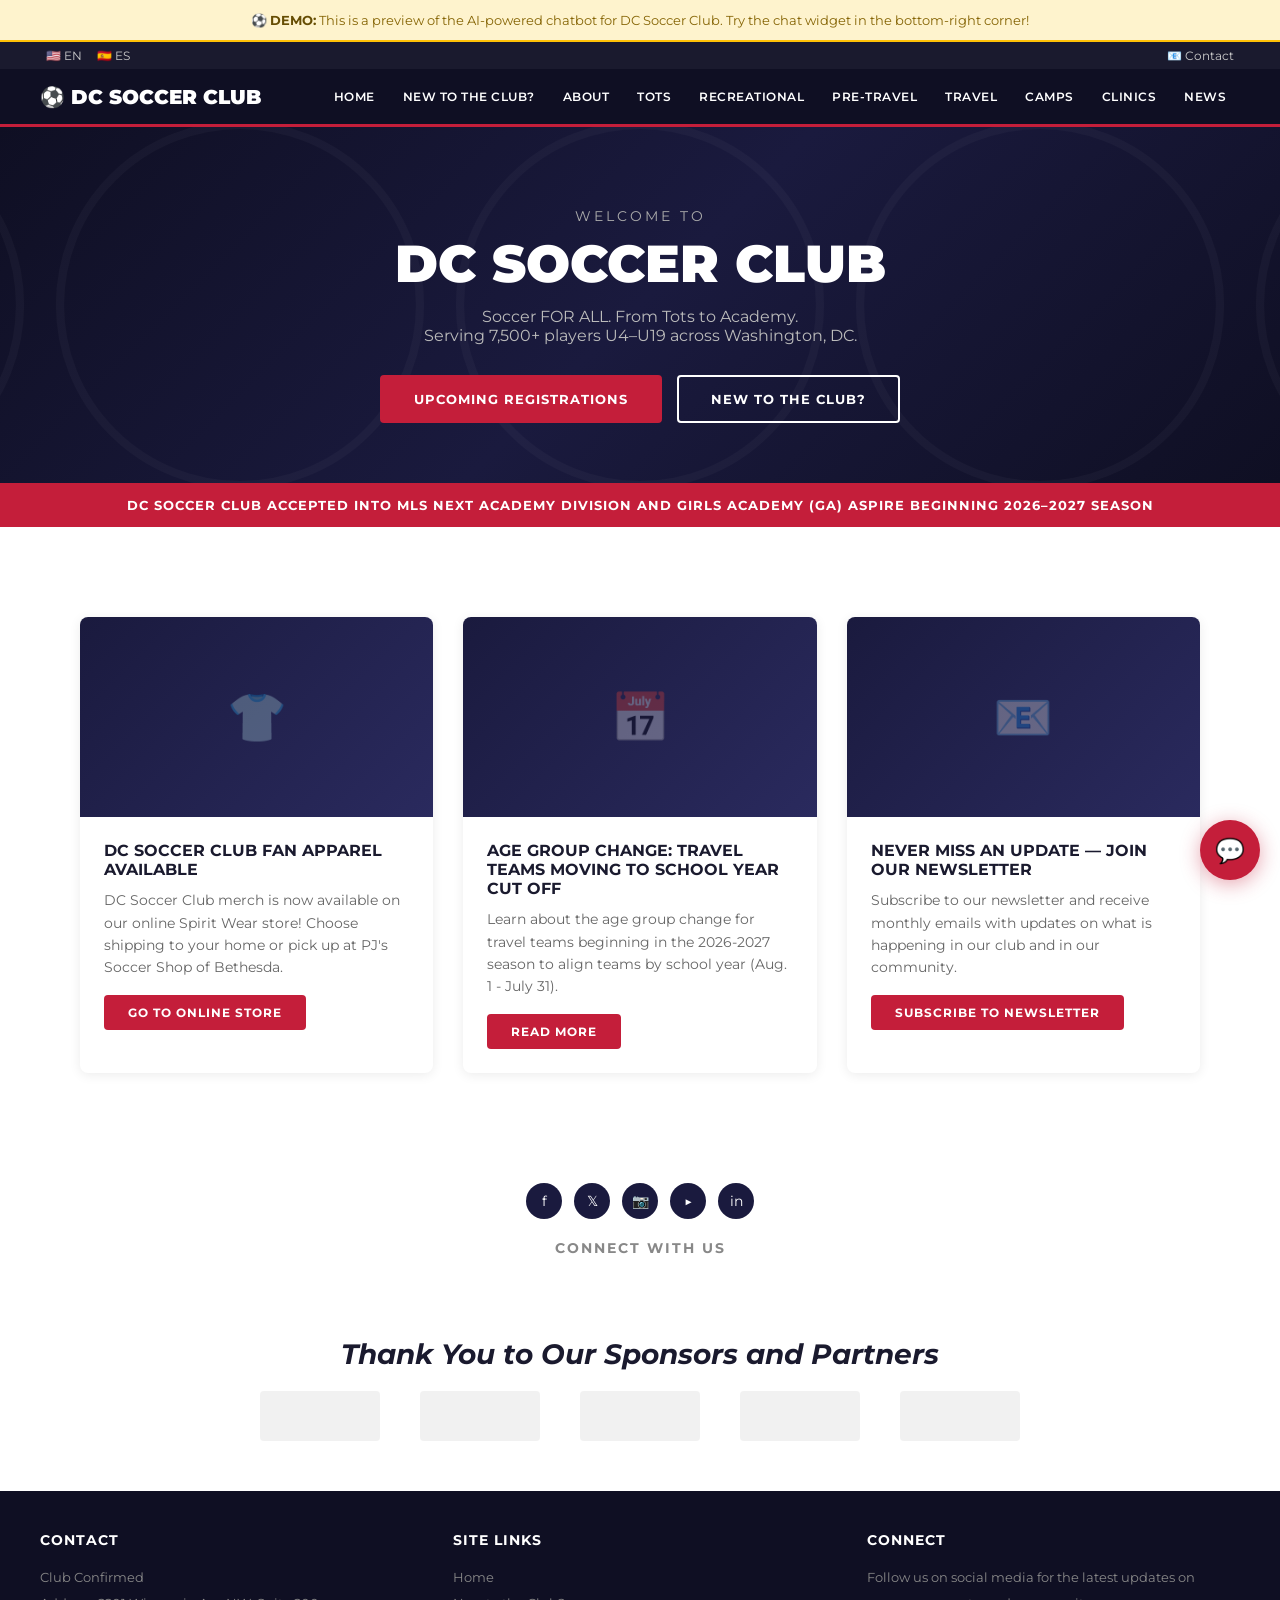
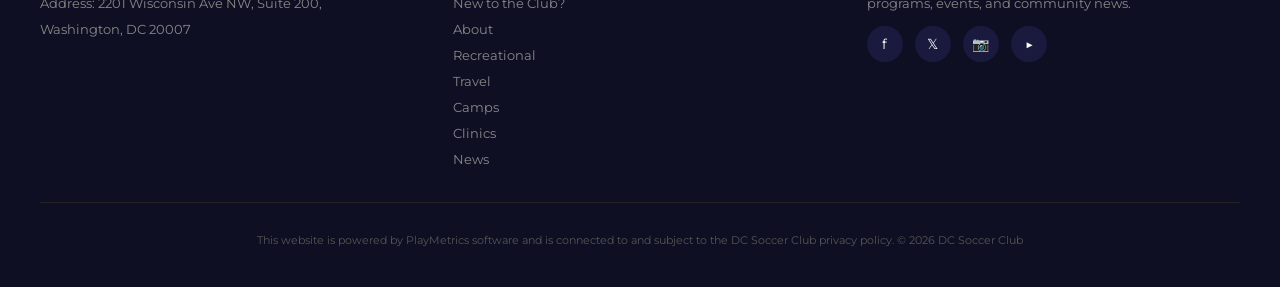
==== demo/index.html @ 9ebd4c9f "Add demo page mimicking DC Soccer Club site with embedded chatbot widget - Static HTML page matching" ====
<!DOCTYPE html>
<html lang="en">
<head>
  <meta charset="UTF-8">
  <meta name="viewport" content="width=device-width, initial-scale=1.0">
  <title>DC Soccer Club</title>
  <link rel="preconnect" href="https://fonts.googleapis.com">
  <link href="https://fonts.googleapis.com/css2?family=Montserrat:wght@400;600;700;900&display=swap" rel="stylesheet">
  <style>
    * { margin: 0; padding: 0; box-sizing: border-box; }
    body { font-family: 'Montserrat', sans-serif; color: #333; background: #fff; }
    
    /* Top bar */
    .top-bar { background: #1a1a2e; color: #fff; font-size: 12px; padding: 6px 40px; display: flex; justify-content: space-between; align-items: center; }
    .top-bar a { color: #ccc; text-decoration: none; margin: 0 6px; font-size: 12px; }
    
    /* Nav */
    nav { background: #0f0f23; padding: 0 40px; display: flex; align-items: center; justify-content: space-between; border-bottom: 3px solid #c41e3a; }
    .nav-logo { padding: 10px 0; }
    .nav-logo img { height: 50px; }
    .nav-links { display: flex; gap: 0; }
    .nav-links a { color: #fff; text-decoration: none; font-size: 12px; font-weight: 600; text-transform: uppercase; padding: 20px 14px; transition: background 0.2s; letter-spacing: 0.5px; }
    .nav-links a:hover { background: #c41e3a; }
    
    /* Hero */
    .hero {
      background: linear-gradient(135deg, #0f0f23 0%, #1a1a3e 50%, #0f0f23 100%);
      color: #fff;
      text-align: center;
      padding: 80px 40px 60px;
      position: relative;
      overflow: hidden;
    }
    .hero::before {
      content: '';
      position: absolute;
      top: 0; left: 0; right: 0; bottom: 0;
      background: url('data:image/svg+xml,<svg xmlns="http://www.w3.org/2000/svg" viewBox="0 0 100 100"><circle cx="50" cy="50" r="45" fill="none" stroke="rgba(255,255,255,0.03)" stroke-width="2"/></svg>') center/400px repeat;
    }
    .hero-content { position: relative; z-index: 1; }
    .hero-subtitle { font-size: 14px; letter-spacing: 3px; text-transform: uppercase; color: #aaa; margin-bottom: 10px; }
    .hero h1 { font-size: 52px; font-weight: 900; margin-bottom: 15px; line-height: 1.1; }
    .hero p { font-size: 16px; color: #bbb; margin-bottom: 30px; max-width: 600px; margin-left: auto; margin-right: auto; }
    .hero-buttons { display: flex; gap: 15px; justify-content: center; flex-wrap: wrap; }
    .btn { display: inline-block; padding: 14px 32px; font-size: 13px; font-weight: 700; text-transform: uppercase; letter-spacing: 1px; border-radius: 4px; text-decoration: none; cursor: pointer; transition: all 0.3s; }
    .btn-primary { background: #c41e3a; color: #fff; border: 2px solid #c41e3a; }
    .btn-primary:hover { background: #a01830; border-color: #a01830; }
    .btn-outline { background: transparent; color: #fff; border: 2px solid #fff; }
    .btn-outline:hover { background: #fff; color: #0f0f23; }
    
    /* Announcement bar */
    .announcement { background: #c41e3a; color: #fff; text-align: center; padding: 14px 40px; font-size: 13px; font-weight: 700; text-transform: uppercase; letter-spacing: 1px; }
    
    /* Content sections */
    .section { padding: 60px 40px; max-width: 1200px; margin: 0 auto; }
    .section-dark { background: #f5f5f7; }
    
    .cards { display: grid; grid-template-columns: repeat(auto-fit, minmax(340px, 1fr)); gap: 30px; margin-top: 30px; }
    .card { background: #fff; border-radius: 8px; overflow: hidden; box-shadow: 0 2px 12px rgba(0,0,0,0.08); transition: transform 0.2s; }
    .card:hover { transform: translateY(-3px); }
    .card-img { width: 100%; height: 200px; object-fit: cover; background: linear-gradient(135deg, #1a1a3e, #2a2a5e); display: flex; align-items: center; justify-content: center; }
    .card-img-placeholder { color: #fff; font-size: 48px; opacity: 0.3; }
    .card-body { padding: 24px; }
    .card-body h3 { font-size: 16px; font-weight: 700; margin-bottom: 10px; text-transform: uppercase; color: #1a1a2e; }
    .card-body p { font-size: 14px; color: #666; line-height: 1.6; margin-bottom: 16px; }
    .card-btn { display: inline-block; background: #c41e3a; color: #fff; padding: 10px 24px; font-size: 12px; font-weight: 700; text-transform: uppercase; letter-spacing: 1px; border-radius: 4px; text-decoration: none; }
    
    /* Sponsors */
    .sponsors { text-align: center; padding: 50px 40px; background: #fff; }
    .sponsors h2 { font-size: 28px; font-style: italic; color: #1a1a2e; margin-bottom: 20px; }
    .sponsor-logos { display: flex; gap: 40px; justify-content: center; align-items: center; flex-wrap: wrap; opacity: 0.4; margin-top: 20px; }
    .sponsor-placeholder { width: 120px; height: 50px; background: #ddd; border-radius: 4px; }
    
    /* Footer */
    footer { background: #0f0f23; color: #aaa; padding: 40px; }
    .footer-grid { display: grid; grid-template-columns: repeat(3, 1fr); gap: 40px; max-width: 1200px; margin: 0 auto; }
    .footer-col h4 { color: #fff; font-size: 14px; text-transform: uppercase; margin-bottom: 15px; letter-spacing: 1px; }
    .footer-col p, .footer-col a { font-size: 13px; color: #888; text-decoration: none; line-height: 2; display: block; }
    .footer-col a:hover { color: #fff; }
    .footer-bottom { text-align: center; padding-top: 30px; margin-top: 30px; border-top: 1px solid #222; font-size: 11px; color: #555; max-width: 1200px; margin-left: auto; margin-right: auto; }
    
    /* Social */
    .social { display: flex; gap: 12px; justify-content: center; margin: 20px 0; }
    .social a { display: inline-flex; width: 36px; height: 36px; background: #1a1a3e; color: #fff; border-radius: 50%; align-items: center; justify-content: center; text-decoration: none; font-size: 14px; transition: background 0.2s; }
    .social a:hover { background: #c41e3a; }
    
    /* Demo banner */
    .demo-banner { background: #fef3cd; border-bottom: 2px solid #ffc107; padding: 12px 40px; text-align: center; font-size: 13px; color: #856404; }
    .demo-banner strong { color: #664d03; }
    
    @media (max-width: 768px) {
      .hero h1 { font-size: 32px; }
      .nav-links { display: none; }
      .footer-grid { grid-template-columns: 1fr; }
      .cards { grid-template-columns: 1fr; }
    }
  </style>
</head>
<body>

  <!-- Demo banner -->
  <div class="demo-banner">
    ⚽ <strong>DEMO:</strong> This is a preview of the AI-powered chatbot for DC Soccer Club. Try the chat widget in the bottom-right corner!
  </div>

  <!-- Top bar -->
  <div class="top-bar">
    <div>
      <a href="#">🇺🇸 EN</a>
      <a href="#">🇪🇸 ES</a>
    </div>
    <div>
      <a href="#">📧 Contact</a>
    </div>
  </div>
  
  <!-- Navigation -->
  <nav>
    <div class="nav-logo">
      <span style="color:#fff;font-weight:900;font-size:20px;">⚽ DC SOCCER CLUB</span>
    </div>
    <div class="nav-links">
      <a href="#">Home</a>
      <a href="#">New to the Club?</a>
      <a href="#">About</a>
      <a href="#">Tots</a>
      <a href="#">Recreational</a>
      <a href="#">Pre-Travel</a>
      <a href="#">Travel</a>
      <a href="#">Camps</a>
      <a href="#">Clinics</a>
      <a href="#">News</a>
    </div>
  </nav>
  
  <!-- Hero -->
  <div class="hero">
    <div class="hero-content">
      <div class="hero-subtitle">Welcome to</div>
      <h1>DC SOCCER CLUB</h1>
      <p>Soccer FOR ALL. From Tots to Academy.<br>Serving 7,500+ players U4–U19 across Washington, DC.</p>
      <div class="hero-buttons">
        <a href="#" class="btn btn-primary">Upcoming Registrations</a>
        <a href="#" class="btn btn-outline">New to the Club?</a>
      </div>
    </div>
  </div>
  
  <!-- Announcement -->
  <div class="announcement">
    DC Soccer Club Accepted into MLS NEXT Academy Division and Girls Academy (GA) ASPIRE Beginning 2026–2027 Season
  </div>
  
  <!-- Content Cards -->
  <div class="section">
    <div class="cards">
      <div class="card">
        <div class="card-img"><span class="card-img-placeholder">👕</span></div>
        <div class="card-body">
          <h3>DC Soccer Club Fan Apparel Available</h3>
          <p>DC Soccer Club merch is now available on our online Spirit Wear store! Choose shipping to your home or pick up at PJ's Soccer Shop of Bethesda.</p>
          <a href="#" class="card-btn">Go to Online Store</a>
        </div>
      </div>
      <div class="card">
        <div class="card-img"><span class="card-img-placeholder">📅</span></div>
        <div class="card-body">
          <h3>Age Group Change: Travel Teams Moving to School Year Cut Off</h3>
          <p>Learn about the age group change for travel teams beginning in the 2026-2027 season to align teams by school year (Aug. 1 - July 31).</p>
          <a href="#" class="card-btn">Read More</a>
        </div>
      </div>
      <div class="card">
        <div class="card-img"><span class="card-img-placeholder">📧</span></div>
        <div class="card-body">
          <h3>Never Miss an Update — Join Our Newsletter</h3>
          <p>Subscribe to our newsletter and receive monthly emails with updates on what is happening in our club and in our community.</p>
          <a href="#" class="card-btn">Subscribe to Newsletter</a>
        </div>
      </div>
    </div>
  </div>
  
  <!-- Social + Sponsors -->
  <div style="text-align:center; padding: 30px 40px;">
    <div class="social">
      <a href="#">f</a>
      <a href="#">𝕏</a>
      <a href="#">📷</a>
      <a href="#">▶</a>
      <a href="#">in</a>
    </div>
    <h3 style="font-size:14px;text-transform:uppercase;letter-spacing:2px;color:#888;margin-top:10px;">Connect with Us</h3>
  </div>
  
  <div class="sponsors">
    <h2><em>Thank You to Our Sponsors and Partners</em></h2>
    <div class="sponsor-logos">
      <div class="sponsor-placeholder"></div>
      <div class="sponsor-placeholder"></div>
      <div class="sponsor-placeholder"></div>
      <div class="sponsor-placeholder"></div>
      <div class="sponsor-placeholder"></div>
    </div>
  </div>
  
  <!-- Footer -->
  <footer>
    <div class="footer-grid">
      <div class="footer-col">
        <h4>Contact</h4>
        <p>Club Confirmed</p>
        <p>Address: 2201 Wisconsin Ave NW, Suite 200,<br>Washington, DC 20007</p>
      </div>
      <div class="footer-col">
        <h4>Site Links</h4>
        <a href="#">Home</a>
        <a href="#">New to the Club?</a>
        <a href="#">About</a>
        <a href="#">Recreational</a>
        <a href="#">Travel</a>
        <a href="#">Camps</a>
        <a href="#">Clinics</a>
        <a href="#">News</a>
      </div>
      <div class="footer-col">
        <h4>Connect</h4>
        <p>Follow us on social media for the latest updates on programs, events, and community news.</p>
        <div class="social" style="justify-content:flex-start;margin-top:10px;">
          <a href="#">f</a>
          <a href="#">𝕏</a>
          <a href="#">📷</a>
          <a href="#">▶</a>
        </div>
      </div>
    </div>
    <div class="footer-bottom">
      This website is powered by PlayMetrics software and is connected to and subject to the DC Soccer Club privacy policy. © 2026 DC Soccer Club
    </div>
  </footer>

  <!-- CHATBOT WIDGET -->
  <!-- This is what the client would add to their Squarespace Code Injection -->
  <script>
    // Inline demo widget since the backend may not be deployed yet
    (function() {
      const WIDGET_STYLES = `
        .dcsc-chat-widget { position:fixed; bottom:20px; right:20px; z-index:99999; font-family:'Montserrat',sans-serif; }
        .dcsc-chat-bubble { width:60px; height:60px; border-radius:50%; background:#c41e3a; color:#fff; display:flex; align-items:center; justify-content:center; cursor:pointer; box-shadow:0 4px 20px rgba(196,30,58,0.4); transition:transform 0.2s; font-size:24px; }
        .dcsc-chat-bubble:hover { transform:scale(1.1); }
        .dcsc-chat-window { display:none; width:380px; height:520px; background:#fff; border-radius:16px; box-shadow:0 8px 40px rgba(0,0,0,0.2); overflow:hidden; flex-direction:column; position:absolute; bottom:75px; right:0; }
        .dcsc-chat-window.open { display:flex; }
        .dcsc-chat-header { background:linear-gradient(135deg,#0f0f23,#1a1a3e); color:#fff; padding:18px 20px; display:flex; align-items:center; gap:12px; }
        .dcsc-chat-header-avatar { width:36px; height:36px; background:#c41e3a; border-radius:50%; display:flex; align-items:center; justify-content:center; font-size:16px; }
        .dcsc-chat-header-info h4 { font-size:14px; font-weight:700; margin:0; }
        .dcsc-chat-header-info p { font-size:11px; color:#aaa; margin:2px 0 0; }
        .dcsc-chat-close { margin-left:auto; background:none; border:none; color:#fff; font-size:20px; cursor:pointer; opacity:0.7; }
        .dcsc-chat-close:hover { opacity:1; }
        .dcsc-chat-messages { flex:1; overflow-y:auto; padding:16px; display:flex; flex-direction:column; gap:12px; background:#f8f9fa; }
        .dcsc-msg { max-width:85%; padding:10px 14px; border-radius:12px; font-size:13px; line-height:1.5; animation: fadeIn 0.3s ease; }
        @keyframes fadeIn { from{opacity:0;transform:translateY(8px)} to{opacity:1;transform:none} }
        .dcsc-msg-bot { background:#fff; color:#333; align-self:flex-start; border:1px solid #e8e8e8; border-bottom-left-radius:4px; }
        .dcsc-msg-user { background:#c41e3a; color:#fff; align-self:flex-end; border-bottom-right-radius:4px; }
        .dcsc-msg-typing { background:#fff; border:1px solid #e8e8e8; align-self:flex-start; border-bottom-left-radius:4px; padding:12px 20px; }
        .dcsc-msg-typing span { display:inline-block; width:7px; height:7px; background:#999; border-radius:50%; margin:0 2px; animation:bounce 1.2s infinite; }
        .dcsc-msg-typing span:nth-child(2) { animation-delay:0.2s; }
        .dcsc-msg-typing span:nth-child(3) { animation-delay:0.4s; }
        @keyframes bounce { 0%,80%,100%{transform:translateY(0)} 40%{transform:translateY(-6px)} }
        .dcsc-chat-input { display:flex; border-top:1px solid #e8e8e8; background:#fff; padding:4px; }
        .dcsc-chat-input input { flex:1; border:none; padding:12px 16px; font-size:13px; font-family:inherit; outline:none; }
        .dcsc-chat-input button { background:#c41e3a; color:#fff; border:none; padding:12px 18px; cursor:pointer; font-weight:700; font-size:13px; border-radius:8px; margin:4px; }
        .dcsc-chat-input button:hover { background:#a01830; }
        .dcsc-powered { text-align:center; padding:6px; font-size:10px; color:#999; background:#fff; }
      `;

      const style = document.createElement('style');
      style.textContent = WIDGET_STYLES;
      document.head.appendChild(style);

      const widget = document.createElement('div');
      widget.className = 'dcsc-chat-widget';
      widget.innerHTML = `
        <div class="dcsc-chat-window" id="chatWindow">
          <div class="dcsc-chat-header">
            <div class="dcsc-chat-header-avatar">⚽</div>
            <div class="dcsc-chat-header-info">
              <h4>DC Soccer Club Assistant</h4>
              <p>Ask me anything about our programs!</p>
            </div>
            <button class="dcsc-chat-close" onclick="toggleChat()">✕</button>
          </div>
          <div class="dcsc-chat-messages" id="chatMessages">
            <div class="dcsc-msg dcsc-msg-bot">
              Hi! 👋 I'm the DC Soccer Club assistant. I can help you with information about our programs, registration, tryouts, schedules, financial aid, and more. What would you like to know?            </div>
          </div>
          <div class="dcsc-chat-input">
            <input type="text" id="chatInput" placeholder="Ask about programs, registration, tryouts..." onkeypress="if(event.key==='Enter')sendMessage()">
            <button onclick="sendMessage()">Send</button>
          </div>
          <div class="dcsc-powered">Powered by TBM Chatbot</div>
        </div>
        <div class="dcsc-chat-bubble" onclick="toggleChat()">💬</div>
      `;
      document.body.appendChild(widget);

      // Demo responses based on keywords
      const DEMO_RESPONSES = {
        'registration': 'DC Soccer Club offers registration for Spring and Fall seasons. The Spring 2026 Rec League costs $145 (regular), with early bird discounts of $20 off. Pre-K Plus is $225. Registration is done through PlayMetrics. Would you like to know about a specific program?',
        'tryout': 'Travel tryouts for the 2026-2027 season are coming up! Rising U11-U19 tryouts begin the week of April 27, and U8-U10 begin the week of May 18. All players must register to attend. Financial aid applications open April 20. Would you like details for a specific age group?',
        'financial': 'DC Soccer Club awards $250,000-$350,000 in financial aid annually. Aid applies to most programs and must be requested through PlayMetrics before registering. You\'ll need either a Free/Reduced Lunch letter or your most recent 1040 tax form. Decisions come within 5 business days. Need help applying?',
        'camp': 'We offer several camp types! Summer Camps (K-8th, $350 full day/$200 half day, June-August), Elite Camps (Travel players U9-U19, $200, July), and Holiday Camps ($95/day during school breaks). All camps are led by professional coaching staff. Which camp interests you?',
        'tot': 'Our Tots Program is for ages 3-5! It\'s play-based learning with 45-minute sessions, groups of 8-10 players per coach. Spring 2026 runs at multiple locations (Hardy MS, John Lewis ES, Joe Cole Rec, and more) on Saturdays and Sundays. Cost is $185 + processing fees. Financial aid is available!',
        'rec': 'The Rec League is our largest program with 3,500+ players from Pre-K to High School! It includes 1 practice/week plus 8 Saturday games. Cost is $145 (regular registration). Coed and girls-only divisions available. Players are grouped by school/neighborhood. Spring 2026 games start April 18!',
        'travel': 'Our Travel Program has three levels: Select ($1,700-$1,750), Travel ($2,100-$3,195), and Academy ($3,395-$3,500). It\'s a 10-month commitment with tryouts in spring. Beginning 2026-2027, Boys Academy competes in MLS NEXT and Girls Academy in GA ASPIRE. Would you like info about a specific level?',
        'mls': 'Exciting news! DC Soccer Club has been accepted into MLS NEXT Academy Division for 2026-2027! Our top Boys Academy teams U13-U19 will compete against clubs like Loudoun Soccer, McLean Youth Soccer, and FC Richmond. Players CAN participate in high school soccer. Club fees are estimated at $3,300-$3,500.',
        'contact': 'Here are key contacts:\n• Executive Director: Greg Andrulis (gregandrulis@dcsoccerclub.org)\n• Director of Soccer: Matt Arrington\n• Rec Program Manager: Rebeca Mercado\n• Financial Aid: financialaid@dcsoccerclub.org\n• Programs Director: Gimale Essacu\n\nFor rec questions, contact your Age Group Commissioner (AGC).',
        'futsal': 'Winter Futsal League runs January-March on Saturdays outdoors on turf. It\'s a games-only format (no practices), 6 games for $150. Open to K-High School, rec and select level players. Teams are 4v4 (K-1st) or 5v5 (2nd-HS). Uniforms not required — just match team colors!',
        'weather': 'DC Soccer Club follows U.S. Soccer weather guidelines using the WeatherBug app. Activities are modified or canceled for extreme cold, heat, or lightning. If you see lightning or hear thunder, all play stops for 30 minutes. Cancellations are communicated via PlayMetrics 90 minutes before activities when possible.',
        'default': 'I can help with information about DC Soccer Club programs, registration, tryouts, camps, clinics, financial aid, schedules, policies, and more. Could you tell me more about what you\'re looking for?'
      };

      function toggleChat() {
        const win = document.getElementById('chatWindow');
        win.classList.toggle('open');
        if (win.classList.contains('open')) {
          document.getElementById('chatInput').focus();
        }
      }

      function sendMessage() {
        const input = document.getElementById('chatInput');
        const text = input.value.trim();
        if (!text) return;
        
        const messages = document.getElementById('chatMessages');
        
        // Add user message
        const userMsg = document.createElement('div');
        userMsg.className = 'dcsc-msg dcsc-msg-user';
        userMsg.textContent = text;
        messages.appendChild(userMsg);
        input.value = '';
        
        // Show typing indicator
        const typing = document.createElement('div');
        typing.className = 'dcsc-msg dcsc-msg-typing';
        typing.innerHTML = '<span></span><span></span><span></span>';
        messages.appendChild(typing);
        messages.scrollTop = messages.scrollHeight;
        
        // Find best matching response
        setTimeout(() => {
          typing.remove();
          const lower = text.toLowerCase();
          let response = DEMO_RESPONSES.default;
          for (const [key, val] of Object.entries(DEMO_RESPONSES)) {
            if (key !== 'default' && lower.includes(key)) {
              response = val;
              break;
            }
          }
          
          const botMsg = document.createElement('div');
          botMsg.className = 'dcsc-msg dcsc-msg-bot';
          botMsg.textContent = response;
          messages.appendChild(botMsg);
          messages.scrollTop = messages.scrollHeight;
        }, 800 + Math.random() * 700);
      }

      window.toggleChat = toggleChat;
      window.sendMessage = sendMessage;
    })();
  </script>

</body>
</html>
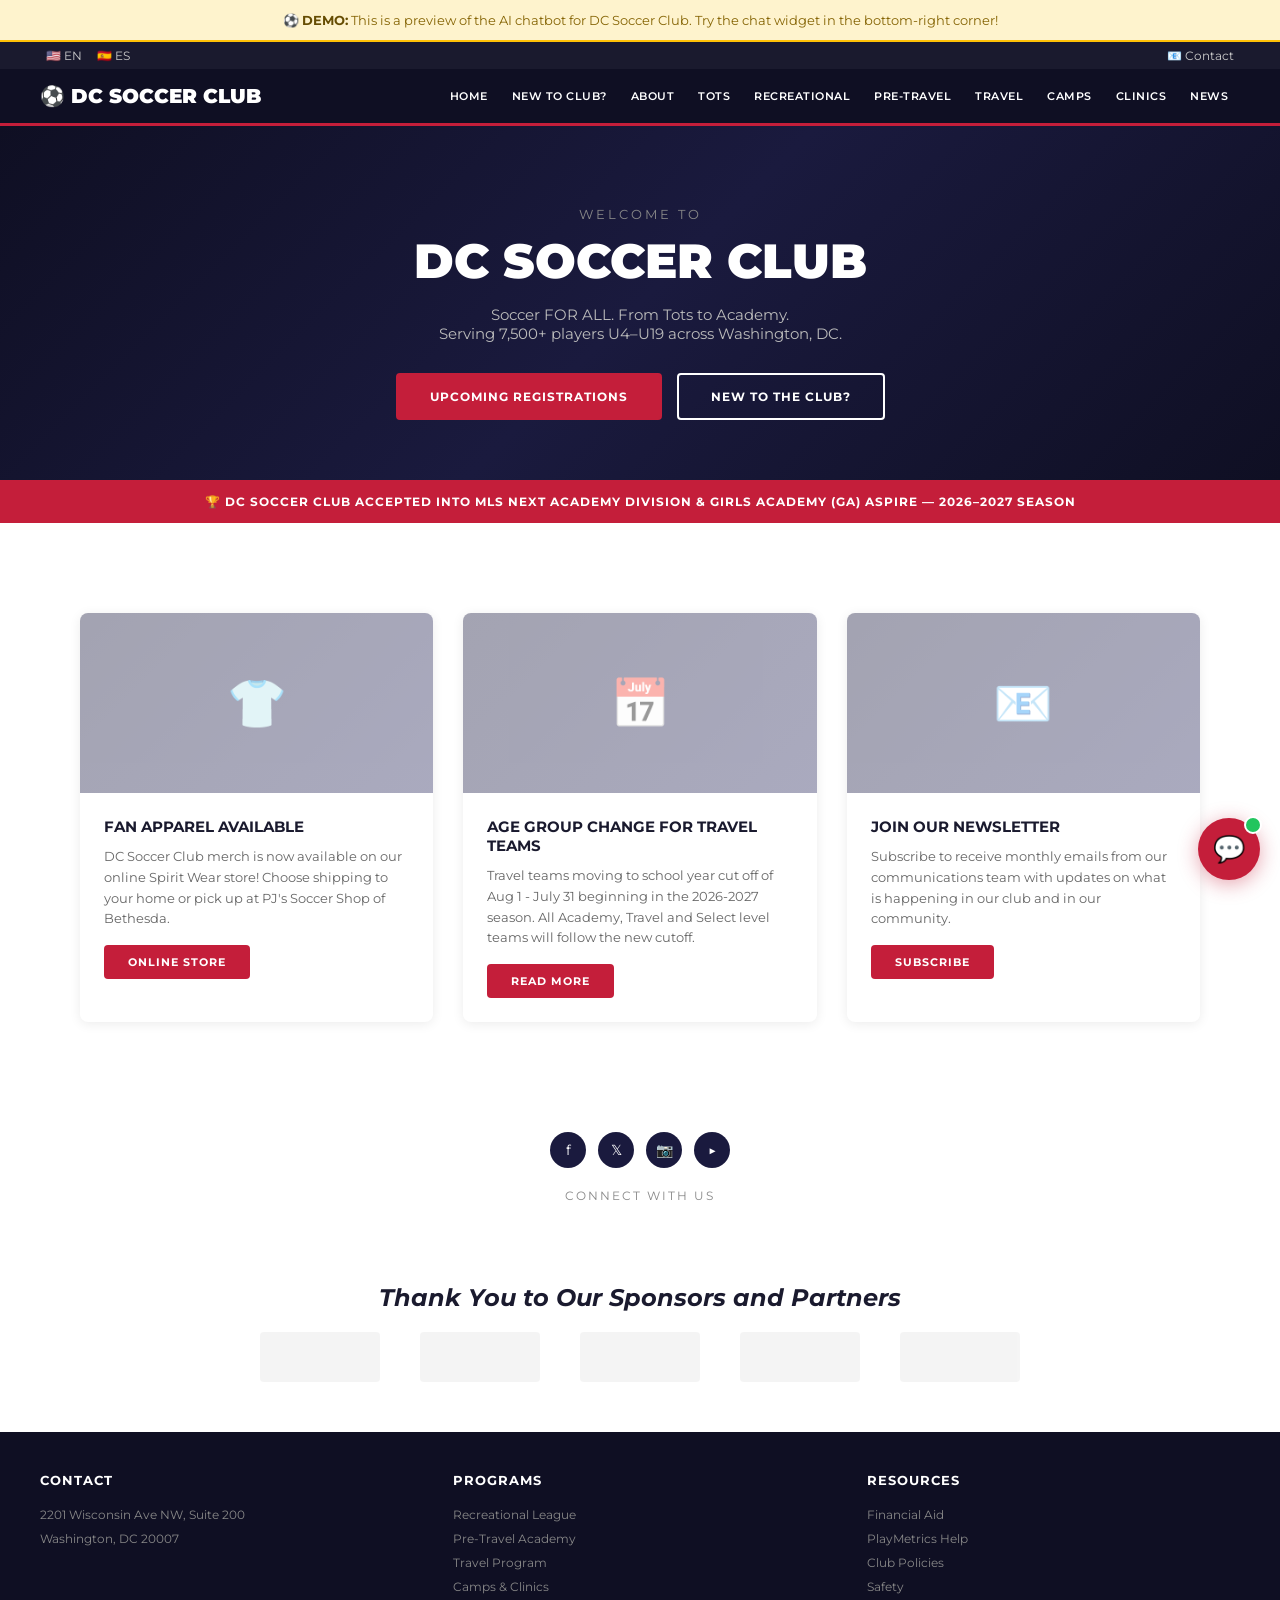
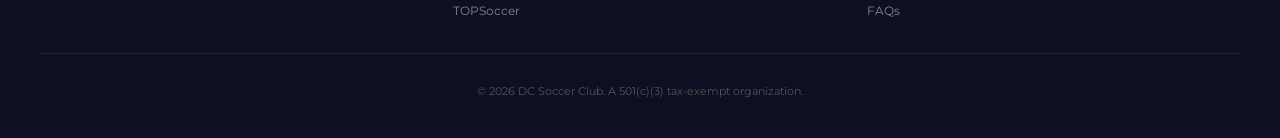
==== commit 66ec6807: "Add demo page: DC Soccer Club mockup with embedded chatbot widget - Full homepage mockup matching DC" ====
--- a/demo/index.html
+++ b/demo/index.html
@@ -4,374 +4,259 @@
   <meta charset="UTF-8">
   <meta name="viewport" content="width=device-width, initial-scale=1.0">
   <title>DC Soccer Club</title>
-  <link rel="preconnect" href="https://fonts.googleapis.com">
   <link href="https://fonts.googleapis.com/css2?family=Montserrat:wght@400;600;700;900&display=swap" rel="stylesheet">
   <style>
-    * { margin: 0; padding: 0; box-sizing: border-box; }
-    body { font-family: 'Montserrat', sans-serif; color: #333; background: #fff; }
-    
-    /* Top bar */
-    .top-bar { background: #1a1a2e; color: #fff; font-size: 12px; padding: 6px 40px; display: flex; justify-content: space-between; align-items: center; }
-    .top-bar a { color: #ccc; text-decoration: none; margin: 0 6px; font-size: 12px; }
-    
-    /* Nav */
-    nav { background: #0f0f23; padding: 0 40px; display: flex; align-items: center; justify-content: space-between; border-bottom: 3px solid #c41e3a; }
-    .nav-logo { padding: 10px 0; }
-    .nav-logo img { height: 50px; }
-    .nav-links { display: flex; gap: 0; }
-    .nav-links a { color: #fff; text-decoration: none; font-size: 12px; font-weight: 600; text-transform: uppercase; padding: 20px 14px; transition: background 0.2s; letter-spacing: 0.5px; }
-    .nav-links a:hover { background: #c41e3a; }
-    
-    /* Hero */
-    .hero {
-      background: linear-gradient(135deg, #0f0f23 0%, #1a1a3e 50%, #0f0f23 100%);
-      color: #fff;
-      text-align: center;
-      padding: 80px 40px 60px;
-      position: relative;
-      overflow: hidden;
-    }
-    .hero::before {
-      content: '';
-      position: absolute;
-      top: 0; left: 0; right: 0; bottom: 0;
-      background: url('data:image/svg+xml,<svg xmlns="http://www.w3.org/2000/svg" viewBox="0 0 100 100"><circle cx="50" cy="50" r="45" fill="none" stroke="rgba(255,255,255,0.03)" stroke-width="2"/></svg>') center/400px repeat;
-    }
-    .hero-content { position: relative; z-index: 1; }
-    .hero-subtitle { font-size: 14px; letter-spacing: 3px; text-transform: uppercase; color: #aaa; margin-bottom: 10px; }
-    .hero h1 { font-size: 52px; font-weight: 900; margin-bottom: 15px; line-height: 1.1; }
-    .hero p { font-size: 16px; color: #bbb; margin-bottom: 30px; max-width: 600px; margin-left: auto; margin-right: auto; }
-    .hero-buttons { display: flex; gap: 15px; justify-content: center; flex-wrap: wrap; }
-    .btn { display: inline-block; padding: 14px 32px; font-size: 13px; font-weight: 700; text-transform: uppercase; letter-spacing: 1px; border-radius: 4px; text-decoration: none; cursor: pointer; transition: all 0.3s; }
-    .btn-primary { background: #c41e3a; color: #fff; border: 2px solid #c41e3a; }
-    .btn-primary:hover { background: #a01830; border-color: #a01830; }
-    .btn-outline { background: transparent; color: #fff; border: 2px solid #fff; }
-    .btn-outline:hover { background: #fff; color: #0f0f23; }
-    
-    /* Announcement bar */
-    .announcement { background: #c41e3a; color: #fff; text-align: center; padding: 14px 40px; font-size: 13px; font-weight: 700; text-transform: uppercase; letter-spacing: 1px; }
-    
-    /* Content sections */
-    .section { padding: 60px 40px; max-width: 1200px; margin: 0 auto; }
-    .section-dark { background: #f5f5f7; }
-    
-    .cards { display: grid; grid-template-columns: repeat(auto-fit, minmax(340px, 1fr)); gap: 30px; margin-top: 30px; }
-    .card { background: #fff; border-radius: 8px; overflow: hidden; box-shadow: 0 2px 12px rgba(0,0,0,0.08); transition: transform 0.2s; }
-    .card:hover { transform: translateY(-3px); }
-    .card-img { width: 100%; height: 200px; object-fit: cover; background: linear-gradient(135deg, #1a1a3e, #2a2a5e); display: flex; align-items: center; justify-content: center; }
-    .card-img-placeholder { color: #fff; font-size: 48px; opacity: 0.3; }
-    .card-body { padding: 24px; }
-    .card-body h3 { font-size: 16px; font-weight: 700; margin-bottom: 10px; text-transform: uppercase; color: #1a1a2e; }
-    .card-body p { font-size: 14px; color: #666; line-height: 1.6; margin-bottom: 16px; }
-    .card-btn { display: inline-block; background: #c41e3a; color: #fff; padding: 10px 24px; font-size: 12px; font-weight: 700; text-transform: uppercase; letter-spacing: 1px; border-radius: 4px; text-decoration: none; }
-    
-    /* Sponsors */
-    .sponsors { text-align: center; padding: 50px 40px; background: #fff; }
-    .sponsors h2 { font-size: 28px; font-style: italic; color: #1a1a2e; margin-bottom: 20px; }
-    .sponsor-logos { display: flex; gap: 40px; justify-content: center; align-items: center; flex-wrap: wrap; opacity: 0.4; margin-top: 20px; }
-    .sponsor-placeholder { width: 120px; height: 50px; background: #ddd; border-radius: 4px; }
-    
-    /* Footer */
-    footer { background: #0f0f23; color: #aaa; padding: 40px; }
-    .footer-grid { display: grid; grid-template-columns: repeat(3, 1fr); gap: 40px; max-width: 1200px; margin: 0 auto; }
-    .footer-col h4 { color: #fff; font-size: 14px; text-transform: uppercase; margin-bottom: 15px; letter-spacing: 1px; }
-    .footer-col p, .footer-col a { font-size: 13px; color: #888; text-decoration: none; line-height: 2; display: block; }
-    .footer-col a:hover { color: #fff; }
-    .footer-bottom { text-align: center; padding-top: 30px; margin-top: 30px; border-top: 1px solid #222; font-size: 11px; color: #555; max-width: 1200px; margin-left: auto; margin-right: auto; }
-    
-    /* Social */
-    .social { display: flex; gap: 12px; justify-content: center; margin: 20px 0; }
-    .social a { display: inline-flex; width: 36px; height: 36px; background: #1a1a3e; color: #fff; border-radius: 50%; align-items: center; justify-content: center; text-decoration: none; font-size: 14px; transition: background 0.2s; }
-    .social a:hover { background: #c41e3a; }
-    
-    /* Demo banner */
-    .demo-banner { background: #fef3cd; border-bottom: 2px solid #ffc107; padding: 12px 40px; text-align: center; font-size: 13px; color: #856404; }
-    .demo-banner strong { color: #664d03; }
-    
-    @media (max-width: 768px) {
-      .hero h1 { font-size: 32px; }
-      .nav-links { display: none; }
-      .footer-grid { grid-template-columns: 1fr; }
-      .cards { grid-template-columns: 1fr; }
-    }
+    *{margin:0;padding:0;box-sizing:border-box}
+    body{font-family:'Montserrat',sans-serif;color:#333;background:#fff}
+    .demo-banner{background:#fef3cd;border-bottom:2px solid #ffc107;padding:12px 40px;text-align:center;font-size:13px;color:#856404}
+    .demo-banner strong{color:#664d03}
+    .top-bar{background:#1a1a2e;color:#fff;font-size:12px;padding:6px 40px;display:flex;justify-content:space-between}
+    .top-bar a{color:#ccc;text-decoration:none;margin:0 6px;font-size:12px}
+    nav{background:#0f0f23;padding:0 40px;display:flex;align-items:center;justify-content:space-between;border-bottom:3px solid #c41e3a}
+    .nav-logo{padding:10px 0;color:#fff;font-weight:900;font-size:20px}
+    .nav-links{display:flex}
+    .nav-links a{color:#fff;text-decoration:none;font-size:11px;font-weight:600;text-transform:uppercase;padding:20px 12px;transition:background .2s;letter-spacing:.5px}
+    .nav-links a:hover{background:#c41e3a}
+    .hero{background:linear-gradient(135deg,#0f0f23,#1a1a3e,#0f0f23);color:#fff;text-align:center;padding:80px 40px 60px}
+    .hero h1{font-size:48px;font-weight:900;margin-bottom:15px}
+    .hero p{font-size:15px;color:#bbb;margin-bottom:30px;max-width:600px;margin-left:auto;margin-right:auto}
+    .hero-sub{font-size:13px;letter-spacing:3px;text-transform:uppercase;color:#888;margin-bottom:10px}
+    .btns{display:flex;gap:15px;justify-content:center;flex-wrap:wrap}
+    .btn{padding:14px 32px;font-size:12px;font-weight:700;text-transform:uppercase;letter-spacing:1px;border-radius:4px;text-decoration:none;cursor:pointer;transition:all .3s;display:inline-block}
+    .btn-red{background:#c41e3a;color:#fff;border:2px solid #c41e3a}
+    .btn-red:hover{background:#a01830}
+    .btn-out{background:transparent;color:#fff;border:2px solid #fff}
+    .btn-out:hover{background:#fff;color:#0f0f23}
+    .ann{background:#c41e3a;color:#fff;text-align:center;padding:14px 40px;font-size:12px;font-weight:700;text-transform:uppercase;letter-spacing:1px}
+    .section{padding:60px 40px;max-width:1200px;margin:0 auto}
+    .cards{display:grid;grid-template-columns:repeat(auto-fit,minmax(320px,1fr));gap:30px;margin-top:30px}
+    .card{background:#fff;border-radius:8px;overflow:hidden;box-shadow:0 2px 12px rgba(0,0,0,.08);transition:transform .2s}
+    .card:hover{transform:translateY(-3px)}
+    .card-img{height:180px;background:linear-gradient(135deg,#1a1a3e,#2a2a5e);display:flex;align-items:center;justify-content:center;font-size:48px;opacity:.4}
+    .card-body{padding:24px}
+    .card-body h3{font-size:15px;font-weight:700;margin-bottom:10px;text-transform:uppercase;color:#1a1a2e}
+    .card-body p{font-size:13px;color:#666;line-height:1.6;margin-bottom:16px}
+    .card-btn{background:#c41e3a;color:#fff;padding:10px 24px;font-size:11px;font-weight:700;text-transform:uppercase;letter-spacing:1px;border-radius:4px;text-decoration:none;display:inline-block}
+    .social{display:flex;gap:12px;justify-content:center;margin:20px 0}
+    .social a{width:36px;height:36px;background:#1a1a3e;color:#fff;border-radius:50%;display:inline-flex;align-items:center;justify-content:center;text-decoration:none;font-size:14px}
+    .sponsors{text-align:center;padding:50px 40px;background:#fff}
+    .sponsors h2{font-size:24px;font-style:italic;color:#1a1a2e;margin-bottom:20px}
+    .sp-row{display:flex;gap:40px;justify-content:center;opacity:.3;margin-top:20px}
+    .sp-box{width:120px;height:50px;background:#ddd;border-radius:4px}
+    footer{background:#0f0f23;color:#aaa;padding:40px}
+    .fg{display:grid;grid-template-columns:repeat(3,1fr);gap:40px;max-width:1200px;margin:0 auto}
+    .fg h4{color:#fff;font-size:13px;text-transform:uppercase;margin-bottom:15px;letter-spacing:1px}
+    .fg p,.fg a{font-size:12px;color:#888;text-decoration:none;line-height:2;display:block}
+    .fb{text-align:center;padding-top:30px;margin-top:30px;border-top:1px solid #222;font-size:11px;color:#555;max-width:1200px;margin-left:auto;margin-right:auto}
+    @media(max-width:768px){.hero h1{font-size:30px}.nav-links{display:none}.fg{grid-template-columns:1fr}.cards{grid-template-columns:1fr}}
   </style>
 </head>
 <body>
-
-  <!-- Demo banner -->
-  <div class="demo-banner">
-    ⚽ <strong>DEMO:</strong> This is a preview of the AI-powered chatbot for DC Soccer Club. Try the chat widget in the bottom-right corner!
-  </div>
-
-  <!-- Top bar -->
-  <div class="top-bar">
-    <div>
-      <a href="#">🇺🇸 EN</a>
-      <a href="#">🇪🇸 ES</a>
-    </div>
-    <div>
-      <a href="#">📧 Contact</a>
-    </div>
-  </div>
-  
-  <!-- Navigation -->
+  <div class="demo-banner">⚽ <strong>DEMO:</strong> This is a preview of the AI chatbot for DC Soccer Club. Try the chat widget in the bottom-right corner!</div>
+  <div class="top-bar"><div><a href="#">🇺🇸 EN</a> <a href="#">🇪🇸 ES</a></div><div><a href="#">📧 Contact</a></div></div>
   <nav>
-    <div class="nav-logo">
-      <span style="color:#fff;font-weight:900;font-size:20px;">⚽ DC SOCCER CLUB</span>
-    </div>
+    <div class="nav-logo">⚽ DC SOCCER CLUB</div>
     <div class="nav-links">
-      <a href="#">Home</a>
-      <a href="#">New to the Club?</a>
-      <a href="#">About</a>
-      <a href="#">Tots</a>
-      <a href="#">Recreational</a>
-      <a href="#">Pre-Travel</a>
-      <a href="#">Travel</a>
-      <a href="#">Camps</a>
-      <a href="#">Clinics</a>
-      <a href="#">News</a>
+      <a href="#">Home</a><a href="#">New to Club?</a><a href="#">About</a><a href="#">Tots</a><a href="#">Recreational</a><a href="#">Pre-Travel</a><a href="#">Travel</a><a href="#">Camps</a><a href="#">Clinics</a><a href="#">News</a>
     </div>
   </nav>
-  
-  <!-- Hero -->
   <div class="hero">
-    <div class="hero-content">
-      <div class="hero-subtitle">Welcome to</div>
-      <h1>DC SOCCER CLUB</h1>
-      <p>Soccer FOR ALL. From Tots to Academy.<br>Serving 7,500+ players U4–U19 across Washington, DC.</p>
-      <div class="hero-buttons">
-        <a href="#" class="btn btn-primary">Upcoming Registrations</a>
-        <a href="#" class="btn btn-outline">New to the Club?</a>
-      </div>
-    </div>
-  </div>
-  
-  <!-- Announcement -->
-  <div class="announcement">
-    DC Soccer Club Accepted into MLS NEXT Academy Division and Girls Academy (GA) ASPIRE Beginning 2026–2027 Season
-  </div>
-  
-  <!-- Content Cards -->
+    <div class="hero-sub">Welcome to</div>
+    <h1>DC SOCCER CLUB</h1>
+    <p>Soccer FOR ALL. From Tots to Academy.<br>Serving 7,500+ players U4–U19 across Washington, DC.</p>
+    <div class="btns">
+      <a href="#" class="btn btn-red">Upcoming Registrations</a>
+      <a href="#" class="btn btn-out">New to the Club?</a>
+    </div>
+  </div>
+  <div class="ann">🏆 DC Soccer Club Accepted into MLS NEXT Academy Division & Girls Academy (GA) ASPIRE — 2026–2027 Season</div>
   <div class="section">
     <div class="cards">
-      <div class="card">
-        <div class="card-img"><span class="card-img-placeholder">👕</span></div>
-        <div class="card-body">
-          <h3>DC Soccer Club Fan Apparel Available</h3>
-          <p>DC Soccer Club merch is now available on our online Spirit Wear store! Choose shipping to your home or pick up at PJ's Soccer Shop of Bethesda.</p>
-          <a href="#" class="card-btn">Go to Online Store</a>
+      <div class="card"><div class="card-img">👕</div><div class="card-body"><h3>Fan Apparel Available</h3><p>DC Soccer Club merch is now available on our online Spirit Wear store! Choose shipping to your home or pick up at PJ's Soccer Shop of Bethesda.</p><a href="#" class="card-btn">Online Store</a></div></div>
+      <div class="card"><div class="card-img">📅</div><div class="card-body"><h3>Age Group Change for Travel Teams</h3><p>Travel teams moving to school year cut off of Aug 1 - July 31 beginning in the 2026-2027 season. All Academy, Travel and Select level teams will follow the new cutoff.</p><a href="#" class="card-btn">Read More</a></div></div>
+      <div class="card"><div class="card-img">📧</div><div class="card-body"><h3>Join Our Newsletter</h3><p>Subscribe to receive monthly emails from our communications team with updates on what is happening in our club and in our community.</p><a href="#" class="card-btn">Subscribe</a></div></div>
+    </div>
+  </div>
+  <div style="text-align:center;padding:30px 40px">
+    <div class="social"><a href="#">f</a><a href="#">𝕏</a><a href="#">📷</a><a href="#">▶</a></div>
+    <p style="font-size:12px;text-transform:uppercase;letter-spacing:2px;color:#888;margin-top:8px">Connect with Us</p>
+  </div>
+  <div class="sponsors"><h2><em>Thank You to Our Sponsors and Partners</em></h2><div class="sp-row"><div class="sp-box"></div><div class="sp-box"></div><div class="sp-box"></div><div class="sp-box"></div><div class="sp-box"></div></div></div>
+  <footer>
+    <div class="fg">
+      <div><h4>Contact</h4><p>2201 Wisconsin Ave NW, Suite 200<br>Washington, DC 20007</p></div>
+      <div><h4>Programs</h4><a href="#">Recreational League</a><a href="#">Pre-Travel Academy</a><a href="#">Travel Program</a><a href="#">Camps & Clinics</a><a href="#">TOPSoccer</a></div>
+      <div><h4>Resources</h4><a href="#">Financial Aid</a><a href="#">PlayMetrics Help</a><a href="#">Club Policies</a><a href="#">Safety</a><a href="#">FAQs</a></div>
+    </div>
+    <div class="fb">© 2026 DC Soccer Club. A 501(c)(3) tax-exempt organization.</div>
+  </footer>
+
+  <!-- ========== CHATBOT WIDGET ========== -->
+  <style>
+    .cw{position:fixed;bottom:20px;right:20px;z-index:99999;font-family:'Montserrat',sans-serif}
+    .cw-bubble{width:62px;height:62px;border-radius:50%;background:#c41e3a;color:#fff;display:flex;align-items:center;justify-content:center;cursor:pointer;box-shadow:0 4px 20px rgba(196,30,58,.4);transition:transform .2s;font-size:26px;border:none}
+    .cw-bubble:hover{transform:scale(1.1)}
+    .cw-badge{position:absolute;top:-2px;right:-2px;width:18px;height:18px;background:#22c55e;border-radius:50%;border:2px solid #fff}
+    .cw-win{display:none;width:380px;height:540px;background:#fff;border-radius:16px;box-shadow:0 8px 40px rgba(0,0,0,.2);overflow:hidden;flex-direction:column;position:absolute;bottom:75px;right:0}
+    .cw-win.open{display:flex}
+    .cw-hdr{background:linear-gradient(135deg,#0f0f23,#1a1a3e);color:#fff;padding:18px 20px;display:flex;align-items:center;gap:12px}
+    .cw-av{width:38px;height:38px;background:#c41e3a;border-radius:50%;display:flex;align-items:center;justify-content:center;font-size:18px;flex-shrink:0}
+    .cw-hdr h4{font-size:14px;font-weight:700;margin:0}
+    .cw-hdr small{font-size:11px;color:#aaa;display:block;margin-top:2px}
+    .cw-close{margin-left:auto;background:none;border:none;color:#fff;font-size:22px;cursor:pointer;opacity:.7;padding:4px}
+    .cw-close:hover{opacity:1}
+    .cw-msgs{flex:1;overflow-y:auto;padding:16px;display:flex;flex-direction:column;gap:10px;background:#f8f9fa}
+    .cw-m{max-width:85%;padding:10px 14px;border-radius:14px;font-size:13px;line-height:1.55;animation:cw-fade .3s ease}
+    @keyframes cw-fade{from{opacity:0;transform:translateY(8px)}to{opacity:1;transform:none}}
+    .cw-bot{background:#fff;color:#333;align-self:flex-start;border:1px solid #e8e8e8;border-bottom-left-radius:4px}
+    .cw-usr{background:#c41e3a;color:#fff;align-self:flex-end;border-bottom-right-radius:4px}
+    .cw-typing{background:#fff;border:1px solid #e8e8e8;align-self:flex-start;border-bottom-left-radius:4px;padding:12px 20px}
+    .cw-typing span{display:inline-block;width:7px;height:7px;background:#999;border-radius:50%;margin:0 2px;animation:cw-bounce 1.2s infinite}
+    .cw-typing span:nth-child(2){animation-delay:.2s}
+    .cw-typing span:nth-child(3){animation-delay:.4s}
+    @keyframes cw-bounce{0%,80%,100%{transform:translateY(0)}40%{transform:translateY(-6px)}}
+    .cw-inp{display:flex;border-top:1px solid #e8e8e8;background:#fff;padding:4px}
+    .cw-inp input{flex:1;border:none;padding:12px 16px;font-size:13px;font-family:inherit;outline:none}
+    .cw-inp button{background:#c41e3a;color:#fff;border:none;padding:12px 18px;cursor:pointer;font-weight:700;font-size:14px;border-radius:8px;margin:4px}
+    .cw-inp button:hover{background:#a01830}
+    .cw-pow{text-align:center;padding:5px;font-size:9px;color:#bbb;background:#fff}
+    .cw-quick{display:flex;flex-wrap:wrap;gap:6px;margin-top:8px}
+    .cw-quick button{background:#f0f0f5;border:1px solid #ddd;border-radius:20px;padding:6px 14px;font-size:11px;cursor:pointer;font-family:inherit;color:#555;transition:all .2s}
+    .cw-quick button:hover{background:#c41e3a;color:#fff;border-color:#c41e3a}
+  </style>
+
+  <div class="cw" id="chatWidget">
+    <div class="cw-win" id="chatWin">
+      <div class="cw-hdr">
+        <div class="cw-av">⚽</div>
+        <div><h4>DC Soccer Club Assistant</h4><small>Ask me anything about our programs!</small></div>
+        <button class="cw-close" onclick="toggleChat()">✕</button>
+      </div>
+      <div class="cw-msgs" id="chatMsgs">
+        <div class="cw-m cw-bot">
+          Hi! 👋 I'm the DC Soccer Club assistant. I can answer questions about programs, registration, tryouts, schedules, financial aid, and more!
+          <div class="cw-quick">
+            <button onclick="sendQuick(this)">How do I register?</button>
+            <button onclick="sendQuick(this)">What programs do you offer?</button>
+            <button onclick="sendQuick(this)">When are tryouts?</button>
+            <button onclick="sendQuick(this)">Do you offer financial aid?</button>
+          </div>
         </div>
       </div>
-      <div class="card">
-        <div class="card-img"><span class="card-img-placeholder">📅</span></div>
-        <div class="card-body">
-          <h3>Age Group Change: Travel Teams Moving to School Year Cut Off</h3>
-          <p>Learn about the age group change for travel teams beginning in the 2026-2027 season to align teams by school year (Aug. 1 - July 31).</p>
-          <a href="#" class="card-btn">Read More</a>
-        </div>
+      <div class="cw-inp">
+        <input type="text" id="chatInput" placeholder="Type your question..." onkeydown="if(event.key==='Enter')sendMsg()">
+        <button onclick="sendMsg()">➤</button>
       </div>
-      <div class="card">
-        <div class="card-img"><span class="card-img-placeholder">📧</span></div>
-        <div class="card-body">
-          <h3>Never Miss an Update — Join Our Newsletter</h3>
-          <p>Subscribe to our newsletter and receive monthly emails with updates on what is happening in our club and in our community.</p>
-          <a href="#" class="card-btn">Subscribe to Newsletter</a>
-        </div>
-      </div>
-    </div>
-  </div>
-  
-  <!-- Social + Sponsors -->
-  <div style="text-align:center; padding: 30px 40px;">
-    <div class="social">
-      <a href="#">f</a>
-      <a href="#">𝕏</a>
-      <a href="#">📷</a>
-      <a href="#">▶</a>
-      <a href="#">in</a>
-    </div>
-    <h3 style="font-size:14px;text-transform:uppercase;letter-spacing:2px;color:#888;margin-top:10px;">Connect with Us</h3>
-  </div>
-  
-  <div class="sponsors">
-    <h2><em>Thank You to Our Sponsors and Partners</em></h2>
-    <div class="sponsor-logos">
-      <div class="sponsor-placeholder"></div>
-      <div class="sponsor-placeholder"></div>
-      <div class="sponsor-placeholder"></div>
-      <div class="sponsor-placeholder"></div>
-      <div class="sponsor-placeholder"></div>
-    </div>
-  </div>
-  
-  <!-- Footer -->
-  <footer>
-    <div class="footer-grid">
-      <div class="footer-col">
-        <h4>Contact</h4>
-        <p>Club Confirmed</p>
-        <p>Address: 2201 Wisconsin Ave NW, Suite 200,<br>Washington, DC 20007</p>
-      </div>
-      <div class="footer-col">
-        <h4>Site Links</h4>
-        <a href="#">Home</a>
-        <a href="#">New to the Club?</a>
-        <a href="#">About</a>
-        <a href="#">Recreational</a>
-        <a href="#">Travel</a>
-        <a href="#">Camps</a>
-        <a href="#">Clinics</a>
-        <a href="#">News</a>
-      </div>
-      <div class="footer-col">
-        <h4>Connect</h4>
-        <p>Follow us on social media for the latest updates on programs, events, and community news.</p>
-        <div class="social" style="justify-content:flex-start;margin-top:10px;">
-          <a href="#">f</a>
-          <a href="#">𝕏</a>
-          <a href="#">📷</a>
-          <a href="#">▶</a>
-        </div>
-      </div>
-    </div>
-    <div class="footer-bottom">
-      This website is powered by PlayMetrics software and is connected to and subject to the DC Soccer Club privacy policy. © 2026 DC Soccer Club
-    </div>
-  </footer>
-
-  <!-- CHATBOT WIDGET -->
-  <!-- This is what the client would add to their Squarespace Code Injection -->
+      <div class="cw-pow">Powered by TBM Chatbot</div>
+    </div>
+    <button class="cw-bubble" onclick="toggleChat()">
+      💬
+      <div class="cw-badge"></div>
+    </button>
+  </div>
+
   <script>
-    // Inline demo widget since the backend may not be deployed yet
-    (function() {
-      const WIDGET_STYLES = `
-        .dcsc-chat-widget { position:fixed; bottom:20px; right:20px; z-index:99999; font-family:'Montserrat',sans-serif; }
-        .dcsc-chat-bubble { width:60px; height:60px; border-radius:50%; background:#c41e3a; color:#fff; display:flex; align-items:center; justify-content:center; cursor:pointer; box-shadow:0 4px 20px rgba(196,30,58,0.4); transition:transform 0.2s; font-size:24px; }
-        .dcsc-chat-bubble:hover { transform:scale(1.1); }
-        .dcsc-chat-window { display:none; width:380px; height:520px; background:#fff; border-radius:16px; box-shadow:0 8px 40px rgba(0,0,0,0.2); overflow:hidden; flex-direction:column; position:absolute; bottom:75px; right:0; }
-        .dcsc-chat-window.open { display:flex; }
-        .dcsc-chat-header { background:linear-gradient(135deg,#0f0f23,#1a1a3e); color:#fff; padding:18px 20px; display:flex; align-items:center; gap:12px; }
-        .dcsc-chat-header-avatar { width:36px; height:36px; background:#c41e3a; border-radius:50%; display:flex; align-items:center; justify-content:center; font-size:16px; }
-        .dcsc-chat-header-info h4 { font-size:14px; font-weight:700; margin:0; }
-        .dcsc-chat-header-info p { font-size:11px; color:#aaa; margin:2px 0 0; }
-        .dcsc-chat-close { margin-left:auto; background:none; border:none; color:#fff; font-size:20px; cursor:pointer; opacity:0.7; }
-        .dcsc-chat-close:hover { opacity:1; }
-        .dcsc-chat-messages { flex:1; overflow-y:auto; padding:16px; display:flex; flex-direction:column; gap:12px; background:#f8f9fa; }
-        .dcsc-msg { max-width:85%; padding:10px 14px; border-radius:12px; font-size:13px; line-height:1.5; animation: fadeIn 0.3s ease; }
-        @keyframes fadeIn { from{opacity:0;transform:translateY(8px)} to{opacity:1;transform:none} }
-        .dcsc-msg-bot { background:#fff; color:#333; align-self:flex-start; border:1px solid #e8e8e8; border-bottom-left-radius:4px; }
-        .dcsc-msg-user { background:#c41e3a; color:#fff; align-self:flex-end; border-bottom-right-radius:4px; }
-        .dcsc-msg-typing { background:#fff; border:1px solid #e8e8e8; align-self:flex-start; border-bottom-left-radius:4px; padding:12px 20px; }
-        .dcsc-msg-typing span { display:inline-block; width:7px; height:7px; background:#999; border-radius:50%; margin:0 2px; animation:bounce 1.2s infinite; }
-        .dcsc-msg-typing span:nth-child(2) { animation-delay:0.2s; }
-        .dcsc-msg-typing span:nth-child(3) { animation-delay:0.4s; }
-        @keyframes bounce { 0%,80%,100%{transform:translateY(0)} 40%{transform:translateY(-6px)} }
-        .dcsc-chat-input { display:flex; border-top:1px solid #e8e8e8; background:#fff; padding:4px; }
-        .dcsc-chat-input input { flex:1; border:none; padding:12px 16px; font-size:13px; font-family:inherit; outline:none; }
-        .dcsc-chat-input button { background:#c41e3a; color:#fff; border:none; padding:12px 18px; cursor:pointer; font-weight:700; font-size:13px; border-radius:8px; margin:4px; }
-        .dcsc-chat-input button:hover { background:#a01830; }
-        .dcsc-powered { text-align:center; padding:6px; font-size:10px; color:#999; background:#fff; }
-      `;
-
-      const style = document.createElement('style');
-      style.textContent = WIDGET_STYLES;
-      document.head.appendChild(style);
-
-      const widget = document.createElement('div');
-      widget.className = 'dcsc-chat-widget';
-      widget.innerHTML = `
-        <div class="dcsc-chat-window" id="chatWindow">
-          <div class="dcsc-chat-header">
-            <div class="dcsc-chat-header-avatar">⚽</div>
-            <div class="dcsc-chat-header-info">
-              <h4>DC Soccer Club Assistant</h4>
-              <p>Ask me anything about our programs!</p>
-            </div>
-            <button class="dcsc-chat-close" onclick="toggleChat()">✕</button>
-          </div>
-          <div class="dcsc-chat-messages" id="chatMessages">
-            <div class="dcsc-msg dcsc-msg-bot">
-              Hi! 👋 I'm the DC Soccer Club assistant. I can help you with information about our programs, registration, tryouts, schedules, financial aid, and more. What would you like to know?            </div>
-          </div>
-          <div class="dcsc-chat-input">
-            <input type="text" id="chatInput" placeholder="Ask about programs, registration, tryouts..." onkeypress="if(event.key==='Enter')sendMessage()">
-            <button onclick="sendMessage()">Send</button>
-          </div>
-          <div class="dcsc-powered">Powered by TBM Chatbot</div>
-        </div>
-        <div class="dcsc-chat-bubble" onclick="toggleChat()">💬</div>
-      `;
-      document.body.appendChild(widget);
-
-      // Demo responses based on keywords
-      const DEMO_RESPONSES = {
-        'registration': 'DC Soccer Club offers registration for Spring and Fall seasons. The Spring 2026 Rec League costs $145 (regular), with early bird discounts of $20 off. Pre-K Plus is $225. Registration is done through PlayMetrics. Would you like to know about a specific program?',
-        'tryout': 'Travel tryouts for the 2026-2027 season are coming up! Rising U11-U19 tryouts begin the week of April 27, and U8-U10 begin the week of May 18. All players must register to attend. Financial aid applications open April 20. Would you like details for a specific age group?',
-        'financial': 'DC Soccer Club awards $250,000-$350,000 in financial aid annually. Aid applies to most programs and must be requested through PlayMetrics before registering. You\'ll need either a Free/Reduced Lunch letter or your most recent 1040 tax form. Decisions come within 5 business days. Need help applying?',
-        'camp': 'We offer several camp types! Summer Camps (K-8th, $350 full day/$200 half day, June-August), Elite Camps (Travel players U9-U19, $200, July), and Holiday Camps ($95/day during school breaks). All camps are led by professional coaching staff. Which camp interests you?',
-        'tot': 'Our Tots Program is for ages 3-5! It\'s play-based learning with 45-minute sessions, groups of 8-10 players per coach. Spring 2026 runs at multiple locations (Hardy MS, John Lewis ES, Joe Cole Rec, and more) on Saturdays and Sundays. Cost is $185 + processing fees. Financial aid is available!',
-        'rec': 'The Rec League is our largest program with 3,500+ players from Pre-K to High School! It includes 1 practice/week plus 8 Saturday games. Cost is $145 (regular registration). Coed and girls-only divisions available. Players are grouped by school/neighborhood. Spring 2026 games start April 18!',
-        'travel': 'Our Travel Program has three levels: Select ($1,700-$1,750), Travel ($2,100-$3,195), and Academy ($3,395-$3,500). It\'s a 10-month commitment with tryouts in spring. Beginning 2026-2027, Boys Academy competes in MLS NEXT and Girls Academy in GA ASPIRE. Would you like info about a specific level?',
-        'mls': 'Exciting news! DC Soccer Club has been accepted into MLS NEXT Academy Division for 2026-2027! Our top Boys Academy teams U13-U19 will compete against clubs like Loudoun Soccer, McLean Youth Soccer, and FC Richmond. Players CAN participate in high school soccer. Club fees are estimated at $3,300-$3,500.',
-        'contact': 'Here are key contacts:\n• Executive Director: Greg Andrulis (gregandrulis@dcsoccerclub.org)\n• Director of Soccer: Matt Arrington\n• Rec Program Manager: Rebeca Mercado\n• Financial Aid: financialaid@dcsoccerclub.org\n• Programs Director: Gimale Essacu\n\nFor rec questions, contact your Age Group Commissioner (AGC).',
-        'futsal': 'Winter Futsal League runs January-March on Saturdays outdoors on turf. It\'s a games-only format (no practices), 6 games for $150. Open to K-High School, rec and select level players. Teams are 4v4 (K-1st) or 5v5 (2nd-HS). Uniforms not required — just match team colors!',
-        'weather': 'DC Soccer Club follows U.S. Soccer weather guidelines using the WeatherBug app. Activities are modified or canceled for extreme cold, heat, or lightning. If you see lightning or hear thunder, all play stops for 30 minutes. Cancellations are communicated via PlayMetrics 90 minutes before activities when possible.',
-        'default': 'I can help with information about DC Soccer Club programs, registration, tryouts, camps, clinics, financial aid, schedules, policies, and more. Could you tell me more about what you\'re looking for?'
-      };
-
-      function toggleChat() {
-        const win = document.getElementById('chatWindow');
-        win.classList.toggle('open');
-        if (win.classList.contains('open')) {
-          document.getElementById('chatInput').focus();
+    // Demo responses — these simulate what the real RAG chatbot would return
+    const DEMO_RESPONSES = {
+      "how do i register": "You can register for all DC Soccer Club programs through **PlayMetrics**, our registration platform.\n\n1. Create a PlayMetrics account at the link on our website\n2. Add all family members as players\n3. Navigate to Club Programs and select the program you want\n\nFor the **Rec League**, registration is $145 (early bird discounts available). For **Pre-Travel Academy**, it's $395. Travel program costs range from $1,700–$3,500 depending on the level.\n\nFinancial aid is available for families that qualify — apply before registering!",
+      "what programs do you offer": "DC Soccer Club offers programs for all ages and skill levels:\n\n🧒 **Ages 3–5:** Tots Program ($185) and Pre-K Plus ($225)\n⚽ **K–High School:** Rec League ($145/season) — our largest program with 3,500+ players\n🏃 **K–2nd Grade:** Pre-Travel Academy ($395) — bridge between rec and travel\n🏆 **U8–U19 Travel Program:**\n• Select Level ($1,700) — entry competitive level\n• Travel Level ($2,100–$3,195) — mid-tier competitive\n• Academy Level ($3,395–$3,500) — elite, competing in MLS NEXT\n\nPlus: Winter Futsal, Summer Camps, Holiday Camps, Skills Clinics, Goalkeeper Clinics, Adult Clinics, and our free TOPSoccer program for players with disabilities.",
+      "when are tryouts": "**Travel tryouts for the 2026-2027 season:**\n\n📅 **U11–U19:** Begin the week of April 27\n📅 **U8–U10:** Begin the week of May 18\n\nThere are three levels to try out for:\n• **Academy ID Sessions** — top level (U11–U19)\n• **Travel Tryouts** — competitive level (U8–U19)\n• **Select Tryouts** — entry competitive (U8–U14)\n\n⚠️ **Important:** All players MUST register for tryouts — you can't just show up. Arrive 30 minutes early to check in.\n\n**New this year:** Age groups now use the August 1–July 31 cutoff instead of birth year.",
+      "do you offer financial aid": "Yes! DC Soccer Club awards **$250,000–$350,000 in financial aid** each year to families across all 8 wards of DC.\n\n**How to apply:**\n1. Create a PlayMetrics account\n2. Go to Club Programs → Financial Aid → \"Request Financial Aid\"\n3. Submit ONE of: Free/Reduced Lunch letter OR IRS 1040 (pages 1-2)\n4. You'll be notified within 5 business days\n\n📌 Financial Aid requests for 2026-27 open **April 20, 2026**\n📌 Apply BEFORE registering — aid cannot be applied retroactively\n📌 Aid covers programs AND uniforms for qualifying families\n\nContact: financialaid@dcsoccerclub.org"
+    };
+
+    const FALLBACK_RESPONSES = [
+      "Based on DC Soccer Club's information, I'd recommend checking our website at dcsoccerclub.org for the most up-to-date details on that topic. You can also contact us directly — our staff would be happy to help!\n\nIs there anything else I can help with?",
+      "That's a great question! While I have detailed information about DC Soccer Club's programs, registration, tryouts, and policies, I want to make sure I give you accurate information. For the most specific details, please reach out to our staff.\n\nCan I help you with something else — like registration, programs, financial aid, or tryout schedules?",
+      "I have extensive knowledge about DC Soccer Club's programs and policies. Could you rephrase your question? I can help with:\n\n• 📋 Registration & costs\n• ⚽ Program details (Tots through Academy)\n• 🏆 Tryout schedules & process\n• 💰 Financial aid\n• 🏕️ Camps & clinics\n• 📜 Club policies\n• 👥 Staff contacts"
+    ];
+
+    let chatOpen = false;
+
+    function toggleChat() {
+      chatOpen = !chatOpen;
+      document.getElementById('chatWin').classList.toggle('open', chatOpen);
+      if (chatOpen) {
+        document.getElementById('chatInput').focus();
+        document.querySelector('.cw-badge').style.display = 'none';
+      }
+    }
+
+    function sendQuick(btn) {
+      const text = btn.textContent;
+      // Remove quick reply buttons after use
+      document.querySelectorAll('.cw-quick').forEach(q => q.remove());
+      addMessage(text, 'usr');
+      showTyping();
+      const key = text.toLowerCase().replace('?','').trim();
+      const response = DEMO_RESPONSES[key] || FALLBACK_RESPONSES[Math.floor(Math.random() * FALLBACK_RESPONSES.length)];
+      setTimeout(() => { hideTyping(); addMessage(response, 'bot'); }, 1200 + Math.random() * 800);
+    }
+
+    function sendMsg() {
+      const input = document.getElementById('chatInput');
+      const text = input.value.trim();
+      if (!text) return;
+      input.value = '';
+      addMessage(text, 'usr');
+      showTyping();
+
+      // Match against known responses
+      const lower = text.toLowerCase().replace(/[?!.,]/g, '').trim();
+      let response = null;
+      for (const [key, val] of Object.entries(DEMO_RESPONSES)) {
+        if (lower.includes(key.replace('?','').trim()) || key.replace('?','').trim().split(' ').every(w => lower.includes(w))) {
+          response = val;
+          break;
         }
       }
-
-      function sendMessage() {
-        const input = document.getElementById('chatInput');
-        const text = input.value.trim();
-        if (!text) return;
-        
-        const messages = document.getElementById('chatMessages');
-        
-        // Add user message
-        const userMsg = document.createElement('div');
-        userMsg.className = 'dcsc-msg dcsc-msg-user';
-        userMsg.textContent = text;
-        messages.appendChild(userMsg);
-        input.value = '';
-        
-        // Show typing indicator
-        const typing = document.createElement('div');
-        typing.className = 'dcsc-msg dcsc-msg-typing';
-        typing.innerHTML = '<span></span><span></span><span></span>';
-        messages.appendChild(typing);
-        messages.scrollTop = messages.scrollHeight;
-        
-        // Find best matching response
-        setTimeout(() => {
-          typing.remove();
-          const lower = text.toLowerCase();
-          let response = DEMO_RESPONSES.default;
-          for (const [key, val] of Object.entries(DEMO_RESPONSES)) {
-            if (key !== 'default' && lower.includes(key)) {
-              response = val;
-              break;
-            }
-          }
-          
-          const botMsg = document.createElement('div');
-          botMsg.className = 'dcsc-msg dcsc-msg-bot';
-          botMsg.textContent = response;
-          messages.appendChild(botMsg);
-          messages.scrollTop = messages.scrollHeight;
-        }, 800 + Math.random() * 700);
-      }
-
-      window.toggleChat = toggleChat;
-      window.sendMessage = sendMessage;
-    })();
+      // Keyword matching for common topics
+      if (!response) {
+        if (lower.match(/reg|sign.?up|enroll|join/)) response = DEMO_RESPONSES["how do i register"];
+        else if (lower.match(/program|offer|level|rec|travel|academy|tot|pre.?k/)) response = DEMO_RESPONSES["what programs do you offer"];
+        else if (lower.match(/tryout|try.?out|id.?session/)) response = DEMO_RESPONSES["when are tryouts"];
+        else if (lower.match(/financial|aid|scholar|cost|price|fee|afford|free/)) response = DEMO_RESPONSES["do you offer financial aid"];
+        else if (lower.match(/camp|summer|holiday|spring.?break/)) response = "DC Soccer Club offers several camp options:\n\n☀️ **Summer Camps** (K–8th grade): $350 full-day / $200 half-day per week. Offered June–August at NW and NE locations.\n\n🏕️ **Holiday Camps**: $95/day for 1-3 day camps, or $350 full-day / $200 half-day for Spring Break week.\n\n🏆 **Elite Camps** (Travel players U9–U19): $200/week, 9:30am–12pm, focused on advanced training.\n\nAll camps are led by professional coaching staff. Financial aid is available!";
+        else if (lower.match(/futsal|winter/)) response = "The **Winter Futsal League** runs January–March on Saturdays, outdoors on turf fields.\n\n• **Format:** Games only (no practices), 6 games\n• **Eligibility:** K–High School, rec or select level players\n• **Cost:** $150 (early bird $130 before Nov 18)\n• **Format:** 4v4 (K-1st) or 5v5 (2nd–HS)\n• **Uniforms:** Not required — just same team color\n\nContact: Rebeca Mercado, Program Manager";
+        else if (lower.match(/staff|contact|email|director|coach/)) response = "Here are key DC Soccer Club staff contacts:\n\n👔 **Greg Andrulis** — Executive Director\n⚽ **Matt Arrington** — Director of Soccer\n📋 **Kelly Wilson** — Director of Operations\n🎯 **Edu de Souza** — Technical Director\n🏃 **Amin Hass** — Travel Director\n👧 **Ann Germain** — Girls Director\n📝 **Rebeca Mercado** — Rec Program Manager\n💰 **Jennifer Werth** — Finance & HR\n\nAll emails follow the pattern: firstnamelastname@dcsoccerclub.org";
+        else if (lower.match(/weather|rain|cancel|lightning/)) response = "DC Soccer Club follows a strict **Inclement Weather Policy** based on U.S. Soccer guidelines:\n\n⛈️ **Lightning/Thunder:** All outdoor activities stop immediately. Seek safe shelter for 30+ minutes after last lightning/thunder.\n\n🥶 **Cold:** Activities modified or canceled when Wind Chill falls in red/black zones.\n\n🥵 **Hot:** Activities modified when Wet Bulb Globe Temperature reaches red/black zones.\n\nStaff communicates cancellations via **PlayMetrics** at least 90 minutes before activities when possible.";
+        else if (lower.match(/safety|concussion|emergency/)) response = "DC Soccer Club takes safety seriously:\n\n🧠 **Concussions:** Players suspected of concussion are immediately removed from play and cannot return without written medical clearance.\n\n🔒 **KIDSAFE:** All coaches and volunteers undergo background checks.\n\n🚑 **Emergencies:** Call 911 first, then notify the nearest coach. Staff are CPR/AED certified.\n\n⚽ **Goal Safety:** Never climb on goals. Goals must be anchored at all times.\n\nAll staff complete HEADS UP Brain Injury Awareness training.";
+      }
+      if (!response) response = FALLBACK_RESPONSES[Math.floor(Math.random() * FALLBACK_RESPONSES.length)];
+
+      setTimeout(() => { hideTyping(); addMessage(response, 'bot'); }, 1000 + Math.random() * 1500);
+    }
+
+    function addMessage(text, type) {
+      const msgs = document.getElementById('chatMsgs');
+      const div = document.createElement('div');
+      div.className = 'cw-m ' + (type === 'usr' ? 'cw-usr' : 'cw-bot');
+      // Simple markdown-like bold
+      div.innerHTML = text.replace(/\*\*(.*?)\*\*/g, '<strong>$1</strong>').replace(/\n/g, '<br>');
+      msgs.appendChild(div);
+      msgs.scrollTop = msgs.scrollHeight;
+    }
+
+    function showTyping() {
+      const msgs = document.getElementById('chatMsgs');
+      const div = document.createElement('div');
+      div.className = 'cw-m cw-typing';
+      div.id = 'typingIndicator';
+      div.innerHTML = '<span></span><span></span><span></span>';
+      msgs.appendChild(div);
+      msgs.scrollTop = msgs.scrollHeight;
+    }
+
+    function hideTyping() {
+      const el = document.getElementById('typingIndicator');
+      if (el) el.remove();
+    }
+
+    // Auto-open after 3 seconds for demo
+    setTimeout(() => {
+      if (!chatOpen) {
+        document.querySelector('.cw-badge').style.animation = 'cw-bounce 1s ease 3';
+      }
+    }, 3000);
   </script>
-
 </body>
 </html>
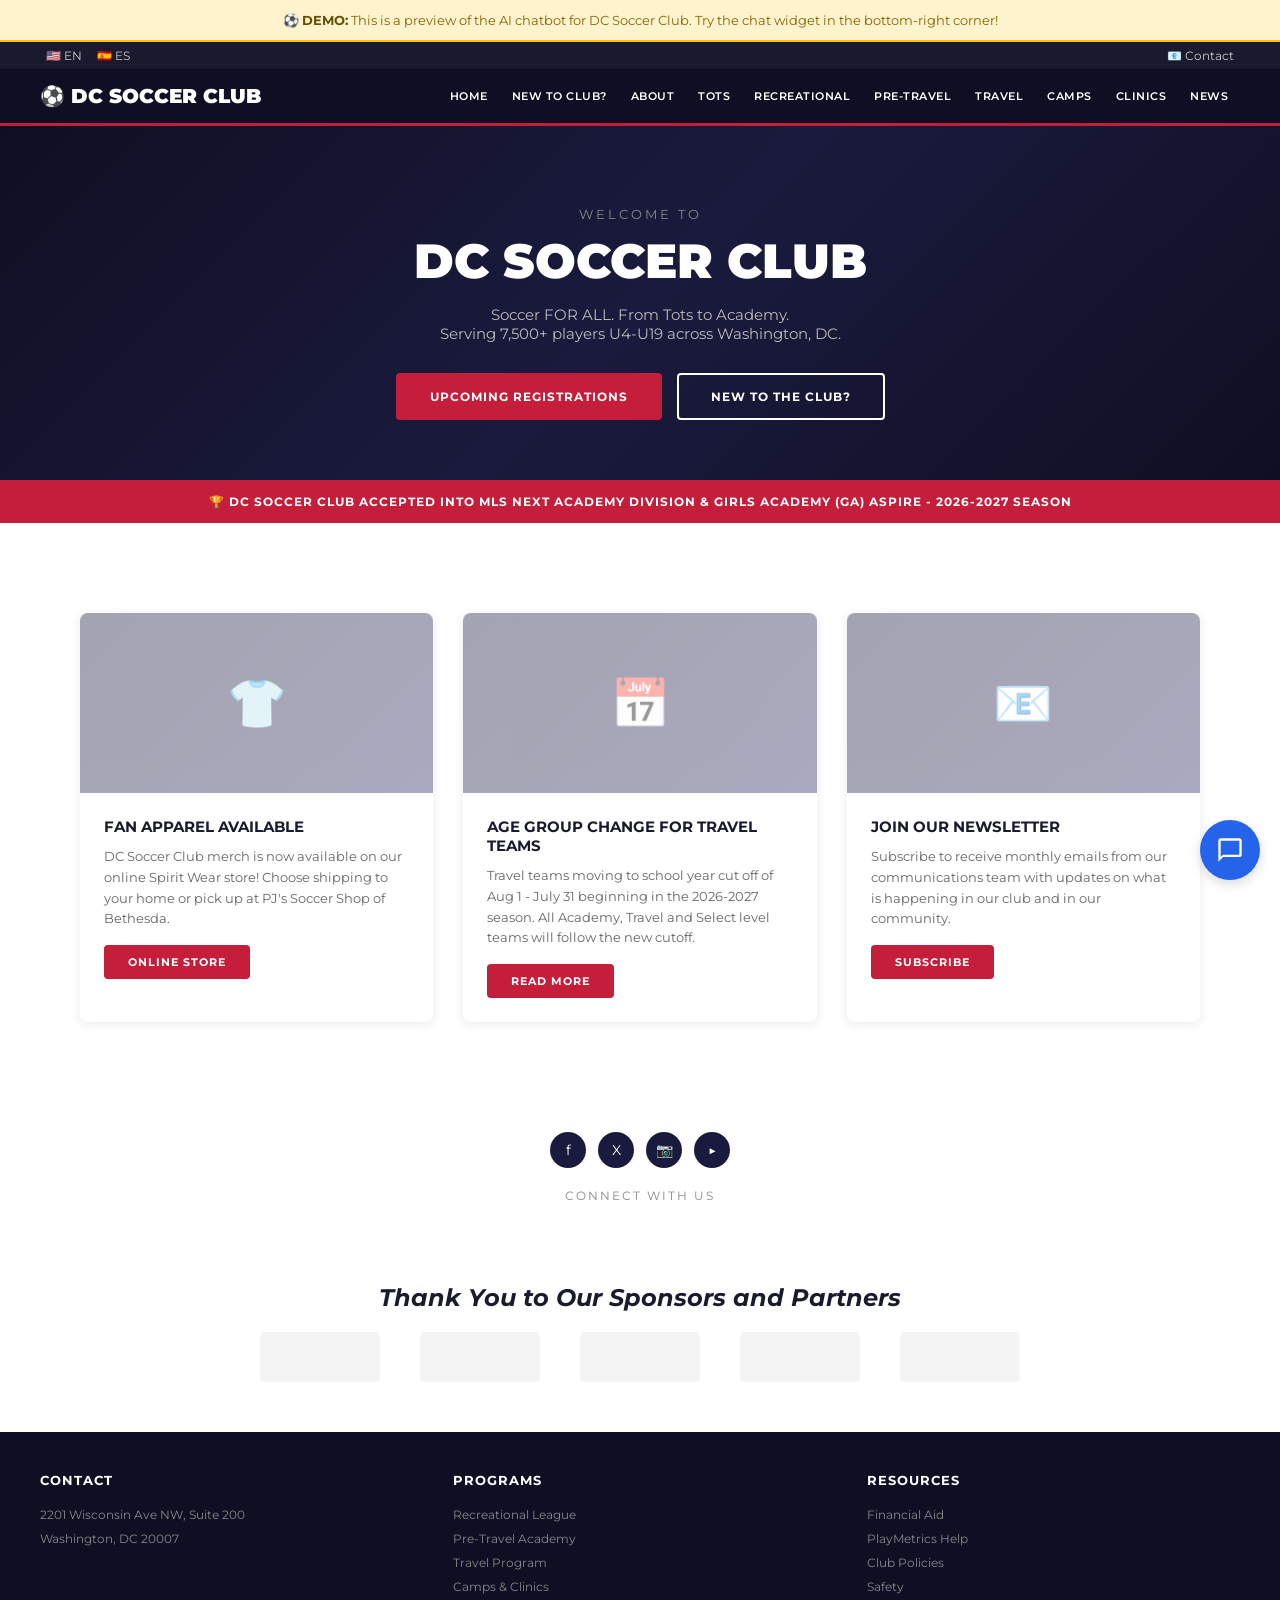
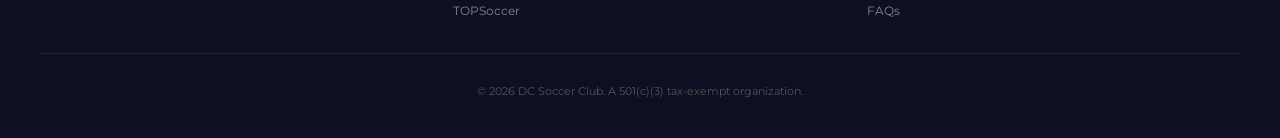
==== commit cc718a58: "🚀 Major feature release: 10 Intercom-competitive features NEW FEATURES: 1. Meta Instructions / Guida" ====
--- a/demo/index.html
+++ b/demo/index.html
@@ -52,10 +52,10 @@
   </style>
 </head>
 <body>
-  <div class="demo-banner">⚽ <strong>DEMO:</strong> This is a preview of the AI chatbot for DC Soccer Club. Try the chat widget in the bottom-right corner!</div>
-  <div class="top-bar"><div><a href="#">🇺🇸 EN</a> <a href="#">🇪🇸 ES</a></div><div><a href="#">📧 Contact</a></div></div>
+  <div class="demo-banner">&#9917; <strong>DEMO:</strong> This is a preview of the AI chatbot for DC Soccer Club. Try the chat widget in the bottom-right corner!</div>
+  <div class="top-bar"><div><a href="#">&#127482;&#127480; EN</a> <a href="#">&#127466;&#127480; ES</a></div><div><a href="#">&#128231; Contact</a></div></div>
   <nav>
-    <div class="nav-logo">⚽ DC SOCCER CLUB</div>
+    <div class="nav-logo">&#9917; DC SOCCER CLUB</div>
     <div class="nav-links">
       <a href="#">Home</a><a href="#">New to Club?</a><a href="#">About</a><a href="#">Tots</a><a href="#">Recreational</a><a href="#">Pre-Travel</a><a href="#">Travel</a><a href="#">Camps</a><a href="#">Clinics</a><a href="#">News</a>
     </div>
@@ -63,22 +63,22 @@
   <div class="hero">
     <div class="hero-sub">Welcome to</div>
     <h1>DC SOCCER CLUB</h1>
-    <p>Soccer FOR ALL. From Tots to Academy.<br>Serving 7,500+ players U4–U19 across Washington, DC.</p>
+    <p>Soccer FOR ALL. From Tots to Academy.<br>Serving 7,500+ players U4-U19 across Washington, DC.</p>
     <div class="btns">
       <a href="#" class="btn btn-red">Upcoming Registrations</a>
       <a href="#" class="btn btn-out">New to the Club?</a>
     </div>
   </div>
-  <div class="ann">🏆 DC Soccer Club Accepted into MLS NEXT Academy Division & Girls Academy (GA) ASPIRE — 2026–2027 Season</div>
+  <div class="ann">&#127942; DC Soccer Club Accepted into MLS NEXT Academy Division & Girls Academy (GA) ASPIRE - 2026-2027 Season</div>
   <div class="section">
     <div class="cards">
-      <div class="card"><div class="card-img">👕</div><div class="card-body"><h3>Fan Apparel Available</h3><p>DC Soccer Club merch is now available on our online Spirit Wear store! Choose shipping to your home or pick up at PJ's Soccer Shop of Bethesda.</p><a href="#" class="card-btn">Online Store</a></div></div>
-      <div class="card"><div class="card-img">📅</div><div class="card-body"><h3>Age Group Change for Travel Teams</h3><p>Travel teams moving to school year cut off of Aug 1 - July 31 beginning in the 2026-2027 season. All Academy, Travel and Select level teams will follow the new cutoff.</p><a href="#" class="card-btn">Read More</a></div></div>
-      <div class="card"><div class="card-img">📧</div><div class="card-body"><h3>Join Our Newsletter</h3><p>Subscribe to receive monthly emails from our communications team with updates on what is happening in our club and in our community.</p><a href="#" class="card-btn">Subscribe</a></div></div>
+      <div class="card"><div class="card-img">&#128085;</div><div class="card-body"><h3>Fan Apparel Available</h3><p>DC Soccer Club merch is now available on our online Spirit Wear store! Choose shipping to your home or pick up at PJ's Soccer Shop of Bethesda.</p><a href="#" class="card-btn">Online Store</a></div></div>
+      <div class="card"><div class="card-img">&#128197;</div><div class="card-body"><h3>Age Group Change for Travel Teams</h3><p>Travel teams moving to school year cut off of Aug 1 - July 31 beginning in the 2026-2027 season. All Academy, Travel and Select level teams will follow the new cutoff.</p><a href="#" class="card-btn">Read More</a></div></div>
+      <div class="card"><div class="card-img">&#128231;</div><div class="card-body"><h3>Join Our Newsletter</h3><p>Subscribe to receive monthly emails from our communications team with updates on what is happening in our club and in our community.</p><a href="#" class="card-btn">Subscribe</a></div></div>
     </div>
   </div>
   <div style="text-align:center;padding:30px 40px">
-    <div class="social"><a href="#">f</a><a href="#">𝕏</a><a href="#">📷</a><a href="#">▶</a></div>
+    <div class="social"><a href="#">f</a><a href="#">X</a><a href="#">&#128247;</a><a href="#">&#9654;</a></div>
     <p style="font-size:12px;text-transform:uppercase;letter-spacing:2px;color:#888;margin-top:8px">Connect with Us</p>
   </div>
   <div class="sponsors"><h2><em>Thank You to Our Sponsors and Partners</em></h2><div class="sp-row"><div class="sp-box"></div><div class="sp-box"></div><div class="sp-box"></div><div class="sp-box"></div><div class="sp-box"></div></div></div>
@@ -88,175 +88,10 @@
       <div><h4>Programs</h4><a href="#">Recreational League</a><a href="#">Pre-Travel Academy</a><a href="#">Travel Program</a><a href="#">Camps & Clinics</a><a href="#">TOPSoccer</a></div>
       <div><h4>Resources</h4><a href="#">Financial Aid</a><a href="#">PlayMetrics Help</a><a href="#">Club Policies</a><a href="#">Safety</a><a href="#">FAQs</a></div>
     </div>
-    <div class="fb">© 2026 DC Soccer Club. A 501(c)(3) tax-exempt organization.</div>
+    <div class="fb">&copy; 2026 DC Soccer Club. A 501(c)(3) tax-exempt organization.</div>
   </footer>
 
-  <!-- ========== CHATBOT WIDGET ========== -->
-  <style>
-    .cw{position:fixed;bottom:20px;right:20px;z-index:99999;font-family:'Montserrat',sans-serif}
-    .cw-bubble{width:62px;height:62px;border-radius:50%;background:#c41e3a;color:#fff;display:flex;align-items:center;justify-content:center;cursor:pointer;box-shadow:0 4px 20px rgba(196,30,58,.4);transition:transform .2s;font-size:26px;border:none}
-    .cw-bubble:hover{transform:scale(1.1)}
-    .cw-badge{position:absolute;top:-2px;right:-2px;width:18px;height:18px;background:#22c55e;border-radius:50%;border:2px solid #fff}
-    .cw-win{display:none;width:380px;height:540px;background:#fff;border-radius:16px;box-shadow:0 8px 40px rgba(0,0,0,.2);overflow:hidden;flex-direction:column;position:absolute;bottom:75px;right:0}
-    .cw-win.open{display:flex}
-    .cw-hdr{background:linear-gradient(135deg,#0f0f23,#1a1a3e);color:#fff;padding:18px 20px;display:flex;align-items:center;gap:12px}
-    .cw-av{width:38px;height:38px;background:#c41e3a;border-radius:50%;display:flex;align-items:center;justify-content:center;font-size:18px;flex-shrink:0}
-    .cw-hdr h4{font-size:14px;font-weight:700;margin:0}
-    .cw-hdr small{font-size:11px;color:#aaa;display:block;margin-top:2px}
-    .cw-close{margin-left:auto;background:none;border:none;color:#fff;font-size:22px;cursor:pointer;opacity:.7;padding:4px}
-    .cw-close:hover{opacity:1}
-    .cw-msgs{flex:1;overflow-y:auto;padding:16px;display:flex;flex-direction:column;gap:10px;background:#f8f9fa}
-    .cw-m{max-width:85%;padding:10px 14px;border-radius:14px;font-size:13px;line-height:1.55;animation:cw-fade .3s ease}
-    @keyframes cw-fade{from{opacity:0;transform:translateY(8px)}to{opacity:1;transform:none}}
-    .cw-bot{background:#fff;color:#333;align-self:flex-start;border:1px solid #e8e8e8;border-bottom-left-radius:4px}
-    .cw-usr{background:#c41e3a;color:#fff;align-self:flex-end;border-bottom-right-radius:4px}
-    .cw-typing{background:#fff;border:1px solid #e8e8e8;align-self:flex-start;border-bottom-left-radius:4px;padding:12px 20px}
-    .cw-typing span{display:inline-block;width:7px;height:7px;background:#999;border-radius:50%;margin:0 2px;animation:cw-bounce 1.2s infinite}
-    .cw-typing span:nth-child(2){animation-delay:.2s}
-    .cw-typing span:nth-child(3){animation-delay:.4s}
-    @keyframes cw-bounce{0%,80%,100%{transform:translateY(0)}40%{transform:translateY(-6px)}}
-    .cw-inp{display:flex;border-top:1px solid #e8e8e8;background:#fff;padding:4px}
-    .cw-inp input{flex:1;border:none;padding:12px 16px;font-size:13px;font-family:inherit;outline:none}
-    .cw-inp button{background:#c41e3a;color:#fff;border:none;padding:12px 18px;cursor:pointer;font-weight:700;font-size:14px;border-radius:8px;margin:4px}
-    .cw-inp button:hover{background:#a01830}
-    .cw-pow{text-align:center;padding:5px;font-size:9px;color:#bbb;background:#fff}
-    .cw-quick{display:flex;flex-wrap:wrap;gap:6px;margin-top:8px}
-    .cw-quick button{background:#f0f0f5;border:1px solid #ddd;border-radius:20px;padding:6px 14px;font-size:11px;cursor:pointer;font-family:inherit;color:#555;transition:all .2s}
-    .cw-quick button:hover{background:#c41e3a;color:#fff;border-color:#c41e3a}
-  </style>
-
-  <div class="cw" id="chatWidget">
-    <div class="cw-win" id="chatWin">
-      <div class="cw-hdr">
-        <div class="cw-av">⚽</div>
-        <div><h4>DC Soccer Club Assistant</h4><small>Ask me anything about our programs!</small></div>
-        <button class="cw-close" onclick="toggleChat()">✕</button>
-      </div>
-      <div class="cw-msgs" id="chatMsgs">
-        <div class="cw-m cw-bot">
-          Hi! 👋 I'm the DC Soccer Club assistant. I can answer questions about programs, registration, tryouts, schedules, financial aid, and more!
-          <div class="cw-quick">
-            <button onclick="sendQuick(this)">How do I register?</button>
-            <button onclick="sendQuick(this)">What programs do you offer?</button>
-            <button onclick="sendQuick(this)">When are tryouts?</button>
-            <button onclick="sendQuick(this)">Do you offer financial aid?</button>
-          </div>
-        </div>
-      </div>
-      <div class="cw-inp">
-        <input type="text" id="chatInput" placeholder="Type your question..." onkeydown="if(event.key==='Enter')sendMsg()">
-        <button onclick="sendMsg()">➤</button>
-      </div>
-      <div class="cw-pow">Powered by TBM Chatbot</div>
-    </div>
-    <button class="cw-bubble" onclick="toggleChat()">
-      💬
-      <div class="cw-badge"></div>
-    </button>
-  </div>
-
-  <script>
-    // Demo responses — these simulate what the real RAG chatbot would return
-    const DEMO_RESPONSES = {
-      "how do i register": "You can register for all DC Soccer Club programs through **PlayMetrics**, our registration platform.\n\n1. Create a PlayMetrics account at the link on our website\n2. Add all family members as players\n3. Navigate to Club Programs and select the program you want\n\nFor the **Rec League**, registration is $145 (early bird discounts available). For **Pre-Travel Academy**, it's $395. Travel program costs range from $1,700–$3,500 depending on the level.\n\nFinancial aid is available for families that qualify — apply before registering!",
-      "what programs do you offer": "DC Soccer Club offers programs for all ages and skill levels:\n\n🧒 **Ages 3–5:** Tots Program ($185) and Pre-K Plus ($225)\n⚽ **K–High School:** Rec League ($145/season) — our largest program with 3,500+ players\n🏃 **K–2nd Grade:** Pre-Travel Academy ($395) — bridge between rec and travel\n🏆 **U8–U19 Travel Program:**\n• Select Level ($1,700) — entry competitive level\n• Travel Level ($2,100–$3,195) — mid-tier competitive\n• Academy Level ($3,395–$3,500) — elite, competing in MLS NEXT\n\nPlus: Winter Futsal, Summer Camps, Holiday Camps, Skills Clinics, Goalkeeper Clinics, Adult Clinics, and our free TOPSoccer program for players with disabilities.",
-      "when are tryouts": "**Travel tryouts for the 2026-2027 season:**\n\n📅 **U11–U19:** Begin the week of April 27\n📅 **U8–U10:** Begin the week of May 18\n\nThere are three levels to try out for:\n• **Academy ID Sessions** — top level (U11–U19)\n• **Travel Tryouts** — competitive level (U8–U19)\n• **Select Tryouts** — entry competitive (U8–U14)\n\n⚠️ **Important:** All players MUST register for tryouts — you can't just show up. Arrive 30 minutes early to check in.\n\n**New this year:** Age groups now use the August 1–July 31 cutoff instead of birth year.",
-      "do you offer financial aid": "Yes! DC Soccer Club awards **$250,000–$350,000 in financial aid** each year to families across all 8 wards of DC.\n\n**How to apply:**\n1. Create a PlayMetrics account\n2. Go to Club Programs → Financial Aid → \"Request Financial Aid\"\n3. Submit ONE of: Free/Reduced Lunch letter OR IRS 1040 (pages 1-2)\n4. You'll be notified within 5 business days\n\n📌 Financial Aid requests for 2026-27 open **April 20, 2026**\n📌 Apply BEFORE registering — aid cannot be applied retroactively\n📌 Aid covers programs AND uniforms for qualifying families\n\nContact: financialaid@dcsoccerclub.org"
-    };
-
-    const FALLBACK_RESPONSES = [
-      "Based on DC Soccer Club's information, I'd recommend checking our website at dcsoccerclub.org for the most up-to-date details on that topic. You can also contact us directly — our staff would be happy to help!\n\nIs there anything else I can help with?",
-      "That's a great question! While I have detailed information about DC Soccer Club's programs, registration, tryouts, and policies, I want to make sure I give you accurate information. For the most specific details, please reach out to our staff.\n\nCan I help you with something else — like registration, programs, financial aid, or tryout schedules?",
-      "I have extensive knowledge about DC Soccer Club's programs and policies. Could you rephrase your question? I can help with:\n\n• 📋 Registration & costs\n• ⚽ Program details (Tots through Academy)\n• 🏆 Tryout schedules & process\n• 💰 Financial aid\n• 🏕️ Camps & clinics\n• 📜 Club policies\n• 👥 Staff contacts"
-    ];
-
-    let chatOpen = false;
-
-    function toggleChat() {
-      chatOpen = !chatOpen;
-      document.getElementById('chatWin').classList.toggle('open', chatOpen);
-      if (chatOpen) {
-        document.getElementById('chatInput').focus();
-        document.querySelector('.cw-badge').style.display = 'none';
-      }
-    }
-
-    function sendQuick(btn) {
-      const text = btn.textContent;
-      // Remove quick reply buttons after use
-      document.querySelectorAll('.cw-quick').forEach(q => q.remove());
-      addMessage(text, 'usr');
-      showTyping();
-      const key = text.toLowerCase().replace('?','').trim();
-      const response = DEMO_RESPONSES[key] || FALLBACK_RESPONSES[Math.floor(Math.random() * FALLBACK_RESPONSES.length)];
-      setTimeout(() => { hideTyping(); addMessage(response, 'bot'); }, 1200 + Math.random() * 800);
-    }
-
-    function sendMsg() {
-      const input = document.getElementById('chatInput');
-      const text = input.value.trim();
-      if (!text) return;
-      input.value = '';
-      addMessage(text, 'usr');
-      showTyping();
-
-      // Match against known responses
-      const lower = text.toLowerCase().replace(/[?!.,]/g, '').trim();
-      let response = null;
-      for (const [key, val] of Object.entries(DEMO_RESPONSES)) {
-        if (lower.includes(key.replace('?','').trim()) || key.replace('?','').trim().split(' ').every(w => lower.includes(w))) {
-          response = val;
-          break;
-        }
-      }
-      // Keyword matching for common topics
-      if (!response) {
-        if (lower.match(/reg|sign.?up|enroll|join/)) response = DEMO_RESPONSES["how do i register"];
-        else if (lower.match(/program|offer|level|rec|travel|academy|tot|pre.?k/)) response = DEMO_RESPONSES["what programs do you offer"];
-        else if (lower.match(/tryout|try.?out|id.?session/)) response = DEMO_RESPONSES["when are tryouts"];
-        else if (lower.match(/financial|aid|scholar|cost|price|fee|afford|free/)) response = DEMO_RESPONSES["do you offer financial aid"];
-        else if (lower.match(/camp|summer|holiday|spring.?break/)) response = "DC Soccer Club offers several camp options:\n\n☀️ **Summer Camps** (K–8th grade): $350 full-day / $200 half-day per week. Offered June–August at NW and NE locations.\n\n🏕️ **Holiday Camps**: $95/day for 1-3 day camps, or $350 full-day / $200 half-day for Spring Break week.\n\n🏆 **Elite Camps** (Travel players U9–U19): $200/week, 9:30am–12pm, focused on advanced training.\n\nAll camps are led by professional coaching staff. Financial aid is available!";
-        else if (lower.match(/futsal|winter/)) response = "The **Winter Futsal League** runs January–March on Saturdays, outdoors on turf fields.\n\n• **Format:** Games only (no practices), 6 games\n• **Eligibility:** K–High School, rec or select level players\n• **Cost:** $150 (early bird $130 before Nov 18)\n• **Format:** 4v4 (K-1st) or 5v5 (2nd–HS)\n• **Uniforms:** Not required — just same team color\n\nContact: Rebeca Mercado, Program Manager";
-        else if (lower.match(/staff|contact|email|director|coach/)) response = "Here are key DC Soccer Club staff contacts:\n\n👔 **Greg Andrulis** — Executive Director\n⚽ **Matt Arrington** — Director of Soccer\n📋 **Kelly Wilson** — Director of Operations\n🎯 **Edu de Souza** — Technical Director\n🏃 **Amin Hass** — Travel Director\n👧 **Ann Germain** — Girls Director\n📝 **Rebeca Mercado** — Rec Program Manager\n💰 **Jennifer Werth** — Finance & HR\n\nAll emails follow the pattern: firstnamelastname@dcsoccerclub.org";
-        else if (lower.match(/weather|rain|cancel|lightning/)) response = "DC Soccer Club follows a strict **Inclement Weather Policy** based on U.S. Soccer guidelines:\n\n⛈️ **Lightning/Thunder:** All outdoor activities stop immediately. Seek safe shelter for 30+ minutes after last lightning/thunder.\n\n🥶 **Cold:** Activities modified or canceled when Wind Chill falls in red/black zones.\n\n🥵 **Hot:** Activities modified when Wet Bulb Globe Temperature reaches red/black zones.\n\nStaff communicates cancellations via **PlayMetrics** at least 90 minutes before activities when possible.";
-        else if (lower.match(/safety|concussion|emergency/)) response = "DC Soccer Club takes safety seriously:\n\n🧠 **Concussions:** Players suspected of concussion are immediately removed from play and cannot return without written medical clearance.\n\n🔒 **KIDSAFE:** All coaches and volunteers undergo background checks.\n\n🚑 **Emergencies:** Call 911 first, then notify the nearest coach. Staff are CPR/AED certified.\n\n⚽ **Goal Safety:** Never climb on goals. Goals must be anchored at all times.\n\nAll staff complete HEADS UP Brain Injury Awareness training.";
-      }
-      if (!response) response = FALLBACK_RESPONSES[Math.floor(Math.random() * FALLBACK_RESPONSES.length)];
-
-      setTimeout(() => { hideTyping(); addMessage(response, 'bot'); }, 1000 + Math.random() * 1500);
-    }
-
-    function addMessage(text, type) {
-      const msgs = document.getElementById('chatMsgs');
-      const div = document.createElement('div');
-      div.className = 'cw-m ' + (type === 'usr' ? 'cw-usr' : 'cw-bot');
-      // Simple markdown-like bold
-      div.innerHTML = text.replace(/\*\*(.*?)\*\*/g, '<strong>$1</strong>').replace(/\n/g, '<br>');
-      msgs.appendChild(div);
-      msgs.scrollTop = msgs.scrollHeight;
-    }
-
-    function showTyping() {
-      const msgs = document.getElementById('chatMsgs');
-      const div = document.createElement('div');
-      div.className = 'cw-m cw-typing';
-      div.id = 'typingIndicator';
-      div.innerHTML = '<span></span><span></span><span></span>';
-      msgs.appendChild(div);
-      msgs.scrollTop = msgs.scrollHeight;
-    }
-
-    function hideTyping() {
-      const el = document.getElementById('typingIndicator');
-      if (el) el.remove();
-    }
-
-    // Auto-open after 3 seconds for demo
-    setTimeout(() => {
-      if (!chatOpen) {
-        document.querySelector('.cw-badge').style.animation = 'cw-bounce 1s ease 3';
-      }
-    }, 3000);
-  </script>
+  <!-- Real chat widget pointing at production API -->
+  <script src="/widget/chat-widget.js" data-org="dc-soccer-club" data-api=""></script>
 </body>
 </html>
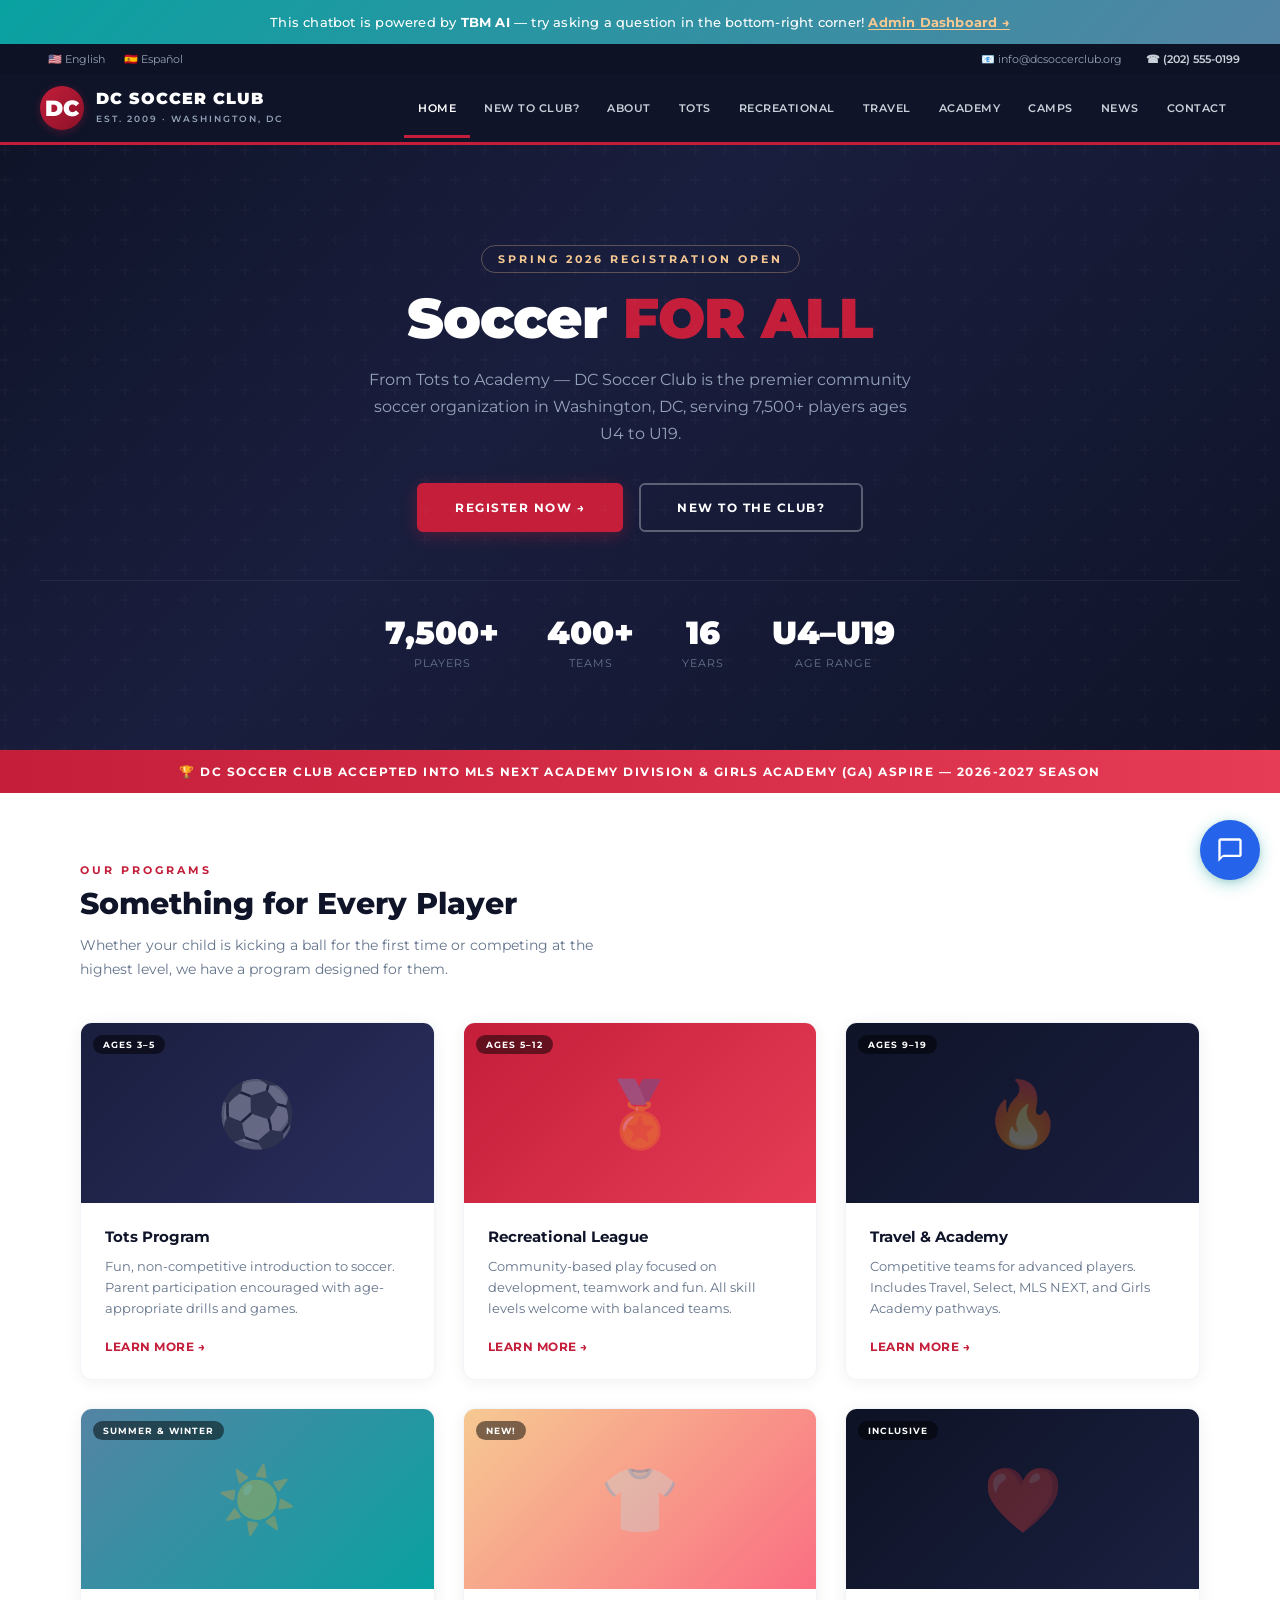
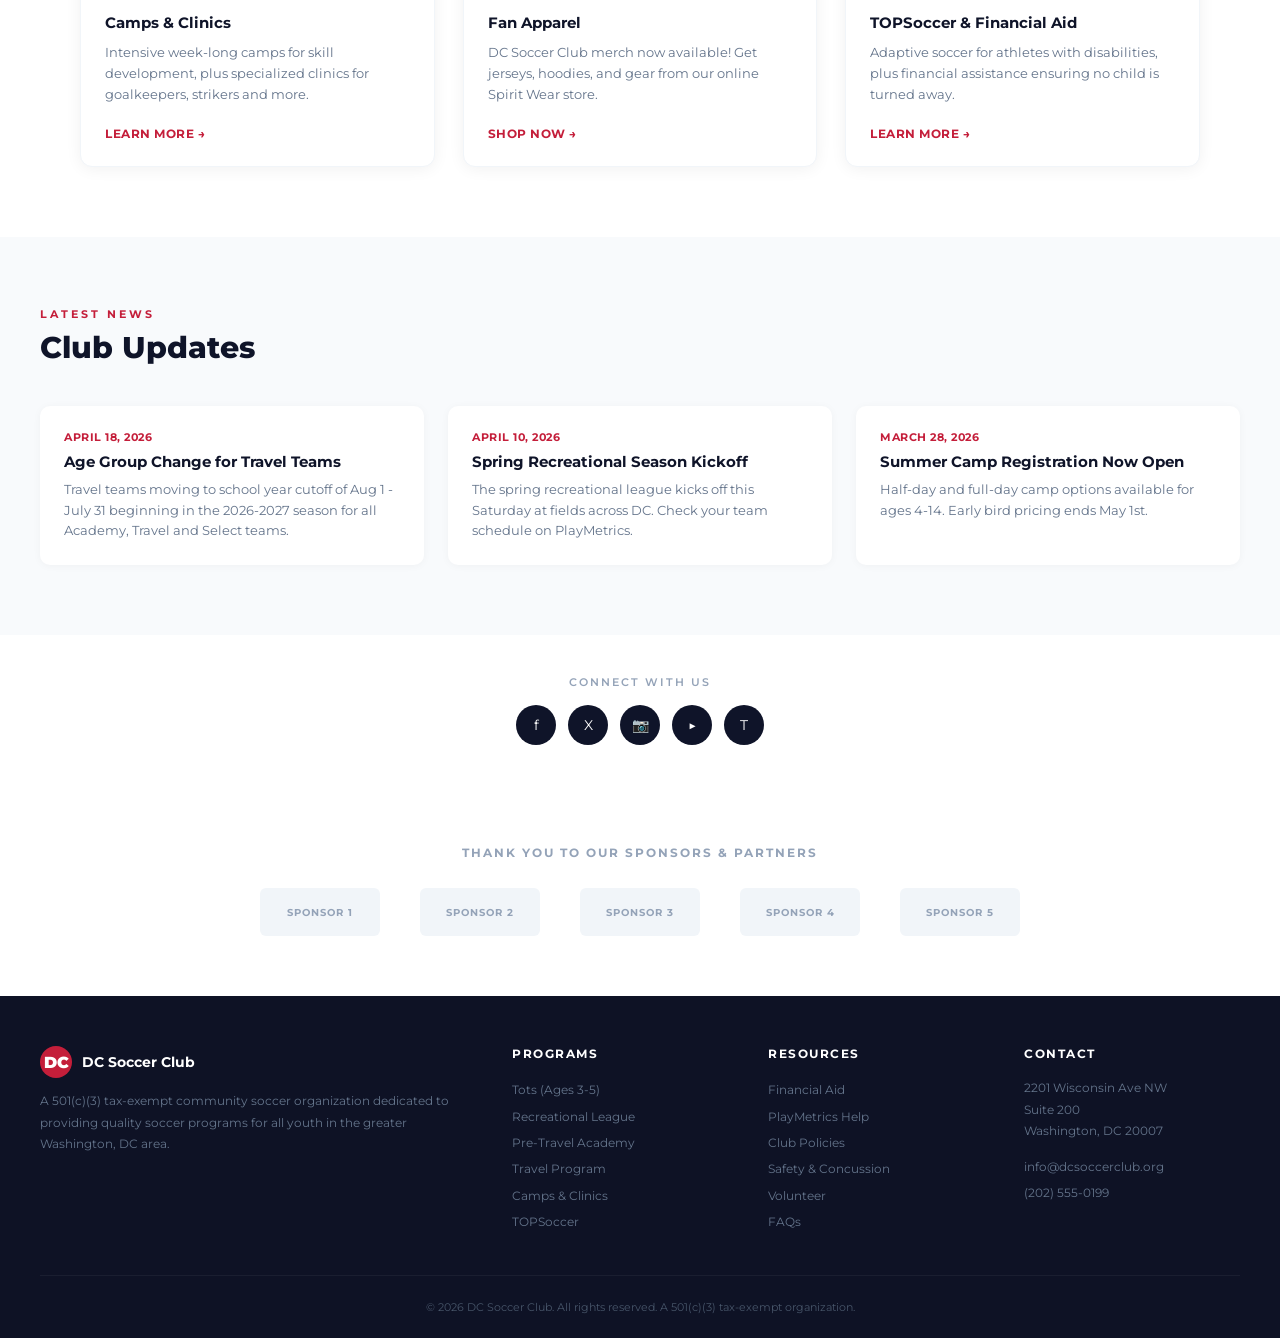
==== commit 56ebc2f9: "🏆 WORLD-CLASS POLISH — Widget animations, demo redesign, admin upgrade, docs WIDGET: - Brand colors," ====
--- a/demo/index.html
+++ b/demo/index.html
@@ -3,95 +3,343 @@
 <head>
   <meta charset="UTF-8">
   <meta name="viewport" content="width=device-width, initial-scale=1.0">
-  <title>DC Soccer Club</title>
-  <link href="https://fonts.googleapis.com/css2?family=Montserrat:wght@400;600;700;900&display=swap" rel="stylesheet">
+  <title>DC Soccer Club — Soccer FOR ALL</title>
+  <link href="https://fonts.googleapis.com/css2?family=Montserrat:wght@400;500;600;700;900&display=swap" rel="stylesheet">
   <style>
     *{margin:0;padding:0;box-sizing:border-box}
-    body{font-family:'Montserrat',sans-serif;color:#333;background:#fff}
-    .demo-banner{background:#fef3cd;border-bottom:2px solid #ffc107;padding:12px 40px;text-align:center;font-size:13px;color:#856404}
-    .demo-banner strong{color:#664d03}
-    .top-bar{background:#1a1a2e;color:#fff;font-size:12px;padding:6px 40px;display:flex;justify-content:space-between}
-    .top-bar a{color:#ccc;text-decoration:none;margin:0 6px;font-size:12px}
-    nav{background:#0f0f23;padding:0 40px;display:flex;align-items:center;justify-content:space-between;border-bottom:3px solid #c41e3a}
-    .nav-logo{padding:10px 0;color:#fff;font-weight:900;font-size:20px}
+    body{font-family:'Montserrat',sans-serif;color:#333;background:#fff;-webkit-font-smoothing:antialiased}
+
+    /* === TBM Demo Banner === */
+    .tbm-banner{background:linear-gradient(135deg,#09A1A1,#5484A4);color:#fff;padding:14px 40px;text-align:center;font-size:13px;font-weight:500;letter-spacing:0.2px}
+    .tbm-banner strong{font-weight:700}
+    .tbm-banner a{color:#F6C992;font-weight:700;text-decoration:underline;text-underline-offset:2px}
+
+    /* === Top Bar === */
+    .top-bar{background:#0e1225;color:#94a3b8;font-size:11px;padding:8px 40px;display:flex;justify-content:space-between;align-items:center}
+    .top-bar a{color:#94a3b8;text-decoration:none;margin:0 8px;transition:color .2s;font-size:11px}
+    .top-bar a:hover{color:#fff}
+    .top-bar-right{display:flex;align-items:center;gap:16px}
+    .top-phone{font-weight:600;color:#c9d1d9}
+
+    /* === Nav === */
+    nav{background:#0f1429;padding:0 40px;display:flex;align-items:center;justify-content:space-between;position:sticky;top:0;z-index:100;border-bottom:3px solid #c41e3a}
+    .nav-brand{display:flex;align-items:center;gap:12px;padding:12px 0}
+    .nav-crest{width:44px;height:44px;background:linear-gradient(135deg,#c41e3a,#8b1128);border-radius:50%;display:flex;align-items:center;justify-content:center;font-size:22px;color:#fff;font-weight:900;box-shadow:0 2px 8px rgba(196,30,58,0.3)}
+    .nav-text{color:#fff}
+    .nav-text h1{font-size:16px;font-weight:900;letter-spacing:1px;line-height:1.1}
+    .nav-text span{font-size:9px;text-transform:uppercase;letter-spacing:2px;color:#94a3b8;font-weight:600}
     .nav-links{display:flex}
-    .nav-links a{color:#fff;text-decoration:none;font-size:11px;font-weight:600;text-transform:uppercase;padding:20px 12px;transition:background .2s;letter-spacing:.5px}
-    .nav-links a:hover{background:#c41e3a}
-    .hero{background:linear-gradient(135deg,#0f0f23,#1a1a3e,#0f0f23);color:#fff;text-align:center;padding:80px 40px 60px}
-    .hero h1{font-size:48px;font-weight:900;margin-bottom:15px}
-    .hero p{font-size:15px;color:#bbb;margin-bottom:30px;max-width:600px;margin-left:auto;margin-right:auto}
-    .hero-sub{font-size:13px;letter-spacing:3px;text-transform:uppercase;color:#888;margin-bottom:10px}
-    .btns{display:flex;gap:15px;justify-content:center;flex-wrap:wrap}
-    .btn{padding:14px 32px;font-size:12px;font-weight:700;text-transform:uppercase;letter-spacing:1px;border-radius:4px;text-decoration:none;cursor:pointer;transition:all .3s;display:inline-block}
-    .btn-red{background:#c41e3a;color:#fff;border:2px solid #c41e3a}
-    .btn-red:hover{background:#a01830}
-    .btn-out{background:transparent;color:#fff;border:2px solid #fff}
-    .btn-out:hover{background:#fff;color:#0f0f23}
-    .ann{background:#c41e3a;color:#fff;text-align:center;padding:14px 40px;font-size:12px;font-weight:700;text-transform:uppercase;letter-spacing:1px}
-    .section{padding:60px 40px;max-width:1200px;margin:0 auto}
-    .cards{display:grid;grid-template-columns:repeat(auto-fit,minmax(320px,1fr));gap:30px;margin-top:30px}
-    .card{background:#fff;border-radius:8px;overflow:hidden;box-shadow:0 2px 12px rgba(0,0,0,.08);transition:transform .2s}
-    .card:hover{transform:translateY(-3px)}
-    .card-img{height:180px;background:linear-gradient(135deg,#1a1a3e,#2a2a5e);display:flex;align-items:center;justify-content:center;font-size:48px;opacity:.4}
+    .nav-links a{color:#c9d1d9;text-decoration:none;font-size:11px;font-weight:600;text-transform:uppercase;padding:20px 14px;transition:all .2s;letter-spacing:.5px;border-bottom:3px solid transparent;margin-bottom:-3px}
+    .nav-links a:hover{color:#fff;background:rgba(196,30,58,0.15);border-bottom-color:#c41e3a}
+    .nav-links a.active{color:#fff;border-bottom-color:#c41e3a}
+    .hamburger{display:none;background:none;border:none;color:#fff;font-size:24px;cursor:pointer}
+
+    /* === Hero === */
+    .hero{position:relative;background:linear-gradient(135deg,#0f1429 0%,#1a1e3e 40%,#0f1429 100%);color:#fff;text-align:center;padding:100px 40px 80px;overflow:hidden}
+    .hero::before{content:'';position:absolute;top:0;left:0;right:0;bottom:0;background:url("data:image/svg+xml,%3Csvg width='60' height='60' viewBox='0 0 60 60' xmlns='http://www.w3.org/2000/svg'%3E%3Cg fill='none' fill-rule='evenodd'%3E%3Cg fill='%23ffffff' fill-opacity='0.02'%3E%3Cpath d='M36 34v-4h-2v4h-4v2h4v4h2v-4h4v-2h-4zm0-30V0h-2v4h-4v2h4v4h2V6h4V4h-4zM6 34v-4H4v4H0v2h4v4h2v-4h4v-2H6zM6 4V0H4v4H0v2h4v4h2V6h4V4H6z'/%3E%3C/g%3E%3C/g%3E%3C/svg%3E");pointer-events:none}
+    .hero-badge{display:inline-block;font-size:11px;letter-spacing:3px;text-transform:uppercase;color:#F6C992;font-weight:700;margin-bottom:16px;padding:6px 16px;border:1px solid rgba(246,201,146,0.3);border-radius:20px}
+    .hero h2{font-size:56px;font-weight:900;margin-bottom:18px;letter-spacing:-1px;line-height:1.05}
+    .hero h2 span{color:#c41e3a}
+    .hero p{font-size:16px;color:#94a3b8;margin-bottom:36px;max-width:560px;margin-left:auto;margin-right:auto;line-height:1.7}
+    .hero-stats{display:flex;justify-content:center;gap:48px;margin-top:48px;padding-top:32px;border-top:1px solid rgba(255,255,255,0.06)}
+    .hero-stat{text-align:center}
+    .hero-stat-num{font-size:32px;font-weight:900;color:#fff}
+    .hero-stat-label{font-size:11px;text-transform:uppercase;color:#64748b;letter-spacing:1px;margin-top:4px}
+    .btns{display:flex;gap:16px;justify-content:center;flex-wrap:wrap}
+    .btn{padding:15px 36px;font-size:12px;font-weight:700;text-transform:uppercase;letter-spacing:1.5px;border-radius:6px;text-decoration:none;cursor:pointer;transition:all .3s;display:inline-block;border:2px solid transparent}
+    .btn-red{background:#c41e3a;color:#fff;border-color:#c41e3a;box-shadow:0 4px 16px rgba(196,30,58,0.3)}
+    .btn-red:hover{background:#a01830;transform:translateY(-2px);box-shadow:0 6px 24px rgba(196,30,58,0.4)}
+    .btn-out{background:transparent;color:#fff;border-color:rgba(255,255,255,0.3)}
+    .btn-out:hover{background:#fff;color:#0f1429;border-color:#fff}
+
+    /* === Announcement === */
+    .ann{background:linear-gradient(90deg,#c41e3a,#e63c56);color:#fff;text-align:center;padding:14px 40px;font-size:12px;font-weight:700;text-transform:uppercase;letter-spacing:1.5px}
+
+    /* === Section === */
+    .section{padding:70px 40px;max-width:1200px;margin:0 auto}
+    .section-label{font-size:11px;font-weight:700;text-transform:uppercase;letter-spacing:3px;color:#c41e3a;margin-bottom:8px}
+    .section-title{font-size:30px;font-weight:800;margin-bottom:12px;color:#0f1429}
+    .section-subtitle{font-size:14px;color:#64748b;max-width:560px;line-height:1.7;margin-bottom:40px}
+
+    /* === Cards === */
+    .cards{display:grid;grid-template-columns:repeat(auto-fit,minmax(300px,1fr));gap:28px}
+    .card{background:#fff;border-radius:12px;overflow:hidden;box-shadow:0 2px 16px rgba(0,0,0,0.06);transition:transform .3s,box-shadow .3s;border:1px solid #f1f5f9}
+    .card:hover{transform:translateY(-4px);box-shadow:0 8px 30px rgba(0,0,0,0.1)}
+    .card-img{height:180px;display:flex;align-items:center;justify-content:center;font-size:48px;position:relative;overflow:hidden}
+    .card-img-1{background:linear-gradient(135deg,#1a1e3e,#2a2e5e)}
+    .card-img-2{background:linear-gradient(135deg,#c41e3a,#e63c56)}
+    .card-img-3{background:linear-gradient(135deg,#0f1429,#1a1e3e)}
+    .card-img-4{background:linear-gradient(135deg,#5484A4,#09A1A1)}
+    .card-img-5{background:linear-gradient(135deg,#F6C992,#FA6E82)}
+    .card-img-6{background:linear-gradient(135deg,#0e1225,#1a2040)}
+    .card-tag{position:absolute;top:12px;left:12px;background:rgba(0,0,0,0.5);color:#fff;font-size:9px;font-weight:700;text-transform:uppercase;letter-spacing:1px;padding:4px 10px;border-radius:12px;backdrop-filter:blur(4px)}
     .card-body{padding:24px}
-    .card-body h3{font-size:15px;font-weight:700;margin-bottom:10px;text-transform:uppercase;color:#1a1a2e}
-    .card-body p{font-size:13px;color:#666;line-height:1.6;margin-bottom:16px}
-    .card-btn{background:#c41e3a;color:#fff;padding:10px 24px;font-size:11px;font-weight:700;text-transform:uppercase;letter-spacing:1px;border-radius:4px;text-decoration:none;display:inline-block}
-    .social{display:flex;gap:12px;justify-content:center;margin:20px 0}
-    .social a{width:36px;height:36px;background:#1a1a3e;color:#fff;border-radius:50%;display:inline-flex;align-items:center;justify-content:center;text-decoration:none;font-size:14px}
-    .sponsors{text-align:center;padding:50px 40px;background:#fff}
-    .sponsors h2{font-size:24px;font-style:italic;color:#1a1a2e;margin-bottom:20px}
-    .sp-row{display:flex;gap:40px;justify-content:center;opacity:.3;margin-top:20px}
-    .sp-box{width:120px;height:50px;background:#ddd;border-radius:4px}
-    footer{background:#0f0f23;color:#aaa;padding:40px}
-    .fg{display:grid;grid-template-columns:repeat(3,1fr);gap:40px;max-width:1200px;margin:0 auto}
-    .fg h4{color:#fff;font-size:13px;text-transform:uppercase;margin-bottom:15px;letter-spacing:1px}
-    .fg p,.fg a{font-size:12px;color:#888;text-decoration:none;line-height:2;display:block}
-    .fb{text-align:center;padding-top:30px;margin-top:30px;border-top:1px solid #222;font-size:11px;color:#555;max-width:1200px;margin-left:auto;margin-right:auto}
-    @media(max-width:768px){.hero h1{font-size:30px}.nav-links{display:none}.fg{grid-template-columns:1fr}.cards{grid-template-columns:1fr}}
+    .card-body h3{font-size:15px;font-weight:700;margin-bottom:10px;color:#0f1429}
+    .card-body p{font-size:13px;color:#64748b;line-height:1.6;margin-bottom:18px}
+    .card-btn{display:inline-flex;align-items:center;gap:6px;color:#c41e3a;font-size:12px;font-weight:700;text-transform:uppercase;letter-spacing:.5px;text-decoration:none;transition:gap .2s}
+    .card-btn:hover{gap:10px}
+
+    /* === News === */
+    .news-bg{background:#f8fafc;padding:70px 40px}
+    .news-inner{max-width:1200px;margin:0 auto}
+    .news-grid{display:grid;grid-template-columns:repeat(auto-fit,minmax(280px,1fr));gap:24px;margin-top:40px}
+    .news-item{background:#fff;border-radius:10px;padding:24px;box-shadow:0 1px 8px rgba(0,0,0,0.04);border-1px solid #f1f5f9;transition:transform .2s}
+    .news-item:hover{transform:translateY(-2px)}
+    .news-date{font-size:11px;color:#c41e3a;font-weight:700;text-transform:uppercase;letter-spacing:.5px;margin-bottom:8px}
+    .news-item h4{font-size:15px;font-weight:700;margin-bottom:8px;color:#0f1429}
+    .news-item p{font-size:13px;color:#64748b;line-height:1.6}
+
+    /* === Sponsors === */
+    .sponsors{text-align:center;padding:60px 40px;background:#fff}
+    .sponsors h3{font-size:12px;font-weight:700;text-transform:uppercase;letter-spacing:2px;color:#94a3b8;margin-bottom:28px}
+    .sp-row{display:flex;gap:40px;justify-content:center;align-items:center;flex-wrap:wrap}
+    .sp-box{width:120px;height:48px;background:#f1f5f9;border-radius:6px;display:flex;align-items:center;justify-content:center;font-size:10px;color:#94a3b8;font-weight:700;letter-spacing:1px;text-transform:uppercase}
+
+    /* === Social === */
+    .social-bar{text-align:center;padding:40px}
+    .social-bar p{font-size:11px;text-transform:uppercase;letter-spacing:2px;color:#94a3b8;margin-bottom:16px;font-weight:600}
+    .social{display:flex;gap:12px;justify-content:center}
+    .social a{width:40px;height:40px;background:#0f1429;color:#fff;border-radius:50%;display:inline-flex;align-items:center;justify-content:center;text-decoration:none;font-size:14px;transition:transform .2s,background .2s}
+    .social a:hover{background:#c41e3a;transform:scale(1.1)}
+
+    /* === Footer === */
+    footer{background:#0e1225;color:#94a3b8;padding:50px 40px 0}
+    .fg{display:grid;grid-template-columns:2fr 1fr 1fr 1fr;gap:40px;max-width:1200px;margin:0 auto}
+    .fg h4{color:#fff;font-size:12px;text-transform:uppercase;margin-bottom:16px;letter-spacing:1.5px;font-weight:700}
+    .fg p{font-size:12px;color:#64748b;line-height:1.8}
+    .fg a{font-size:12px;color:#64748b;text-decoration:none;line-height:2.2;display:block;transition:color .2s}
+    .fg a:hover{color:#fff}
+    .footer-brand{display:flex;align-items:center;gap:10px;margin-bottom:12px}
+    .footer-brand-crest{width:32px;height:32px;background:#c41e3a;border-radius:50%;display:flex;align-items:center;justify-content:center;font-size:16px;font-weight:900;color:#fff}
+    .footer-brand h3{font-size:14px;color:#fff;font-weight:700}
+    .fb{text-align:center;padding:24px 0;margin-top:40px;border-top:1px solid rgba(255,255,255,0.05);font-size:11px;color:#475569;max-width:1200px;margin-left:auto;margin-right:auto}
+
+    /* === Responsive === */
+    @media(max-width:768px){
+      .hero h2{font-size:32px}
+      .hero-stats{flex-direction:column;gap:20px}
+      .nav-links{display:none}
+      .hamburger{display:block}
+      .fg{grid-template-columns:1fr}
+      .cards{grid-template-columns:1fr}
+      .top-bar{padding:8px 16px}
+      nav{padding:0 16px}
+      .hero{padding:60px 20px 50px}
+      .section{padding:50px 20px}
+      .news-bg{padding:50px 20px}
+    }
   </style>
 </head>
 <body>
-  <div class="demo-banner">&#9917; <strong>DEMO:</strong> This is a preview of the AI chatbot for DC Soccer Club. Try the chat widget in the bottom-right corner!</div>
-  <div class="top-bar"><div><a href="#">&#127482;&#127480; EN</a> <a href="#">&#127466;&#127480; ES</a></div><div><a href="#">&#128231; Contact</a></div></div>
+  <!-- TBM AI Banner -->
+  <div class="tbm-banner">
+    This chatbot is powered by <strong>TBM AI</strong> &mdash; try asking a question in the bottom-right corner!
+    <a href="https://tbm-chatbot-production.up.railway.app/admin" target="_blank">Admin Dashboard &rarr;</a>
+  </div>
+
+  <!-- Top Bar -->
+  <div class="top-bar">
+    <div>
+      <a href="#">&#127482;&#127480; English</a>
+      <a href="#">&#127466;&#127480; Espa&ntilde;ol</a>
+    </div>
+    <div class="top-bar-right">
+      <a href="mailto:info@dcsoccerclub.org">&#128231; info@dcsoccerclub.org</a>
+      <span class="top-phone">&#9742; (202) 555-0199</span>
+    </div>
+  </div>
+
+  <!-- Navigation -->
   <nav>
-    <div class="nav-logo">&#9917; DC SOCCER CLUB</div>
+    <div class="nav-brand">
+      <div class="nav-crest">DC</div>
+      <div class="nav-text">
+        <h1>DC SOCCER CLUB</h1>
+        <span>Est. 2009 &middot; Washington, DC</span>
+      </div>
+    </div>
     <div class="nav-links">
-      <a href="#">Home</a><a href="#">New to Club?</a><a href="#">About</a><a href="#">Tots</a><a href="#">Recreational</a><a href="#">Pre-Travel</a><a href="#">Travel</a><a href="#">Camps</a><a href="#">Clinics</a><a href="#">News</a>
-    </div>
+      <a href="#" class="active">Home</a>
+      <a href="#">New to Club?</a>
+      <a href="#">About</a>
+      <a href="#">Tots</a>
+      <a href="#">Recreational</a>
+      <a href="#">Travel</a>
+      <a href="#">Academy</a>
+      <a href="#">Camps</a>
+      <a href="#">News</a>
+      <a href="#">Contact</a>
+    </div>
+    <button class="hamburger">&#9776;</button>
   </nav>
+
+  <!-- Hero -->
   <div class="hero">
-    <div class="hero-sub">Welcome to</div>
-    <h1>DC SOCCER CLUB</h1>
-    <p>Soccer FOR ALL. From Tots to Academy.<br>Serving 7,500+ players U4-U19 across Washington, DC.</p>
+    <div class="hero-badge">Spring 2026 Registration Open</div>
+    <h2>Soccer <span>FOR ALL</span></h2>
+    <p>From Tots to Academy &mdash; DC Soccer Club is the premier community soccer organization in Washington, DC, serving 7,500+ players ages U4 to U19.</p>
     <div class="btns">
-      <a href="#" class="btn btn-red">Upcoming Registrations</a>
+      <a href="#" class="btn btn-red">Register Now &rarr;</a>
       <a href="#" class="btn btn-out">New to the Club?</a>
     </div>
-  </div>
-  <div class="ann">&#127942; DC Soccer Club Accepted into MLS NEXT Academy Division & Girls Academy (GA) ASPIRE - 2026-2027 Season</div>
+    <div class="hero-stats">
+      <div class="hero-stat"><div class="hero-stat-num">7,500+</div><div class="hero-stat-label">Players</div></div>
+      <div class="hero-stat"><div class="hero-stat-num">400+</div><div class="hero-stat-label">Teams</div></div>
+      <div class="hero-stat"><div class="hero-stat-num">16</div><div class="hero-stat-label">Years</div></div>
+      <div class="hero-stat"><div class="hero-stat-num">U4&ndash;U19</div><div class="hero-stat-label">Age Range</div></div>
+    </div>
+  </div>
+
+  <!-- Announcement -->
+  <div class="ann">&#127942; DC Soccer Club Accepted into MLS NEXT Academy Division &amp; Girls Academy (GA) ASPIRE &mdash; 2026-2027 Season</div>
+
+  <!-- Programs Section -->
   <div class="section">
+    <div class="section-label">Our Programs</div>
+    <div class="section-title">Something for Every Player</div>
+    <div class="section-subtitle">Whether your child is kicking a ball for the first time or competing at the highest level, we have a program designed for them.</div>
     <div class="cards">
-      <div class="card"><div class="card-img">&#128085;</div><div class="card-body"><h3>Fan Apparel Available</h3><p>DC Soccer Club merch is now available on our online Spirit Wear store! Choose shipping to your home or pick up at PJ's Soccer Shop of Bethesda.</p><a href="#" class="card-btn">Online Store</a></div></div>
-      <div class="card"><div class="card-img">&#128197;</div><div class="card-body"><h3>Age Group Change for Travel Teams</h3><p>Travel teams moving to school year cut off of Aug 1 - July 31 beginning in the 2026-2027 season. All Academy, Travel and Select level teams will follow the new cutoff.</p><a href="#" class="card-btn">Read More</a></div></div>
-      <div class="card"><div class="card-img">&#128231;</div><div class="card-body"><h3>Join Our Newsletter</h3><p>Subscribe to receive monthly emails from our communications team with updates on what is happening in our club and in our community.</p><a href="#" class="card-btn">Subscribe</a></div></div>
-    </div>
-  </div>
-  <div style="text-align:center;padding:30px 40px">
-    <div class="social"><a href="#">f</a><a href="#">X</a><a href="#">&#128247;</a><a href="#">&#9654;</a></div>
-    <p style="font-size:12px;text-transform:uppercase;letter-spacing:2px;color:#888;margin-top:8px">Connect with Us</p>
-  </div>
-  <div class="sponsors"><h2><em>Thank You to Our Sponsors and Partners</em></h2><div class="sp-row"><div class="sp-box"></div><div class="sp-box"></div><div class="sp-box"></div><div class="sp-box"></div><div class="sp-box"></div></div></div>
+      <div class="card">
+        <div class="card-img card-img-1"><span style="opacity:.3;font-size:64px">&#9917;</span><span class="card-tag">Ages 3&ndash;5</span></div>
+        <div class="card-body">
+          <h3>Tots Program</h3>
+          <p>Fun, non-competitive introduction to soccer. Parent participation encouraged with age-appropriate drills and games.</p>
+          <a href="#" class="card-btn">Learn More &rarr;</a>
+        </div>
+      </div>
+      <div class="card">
+        <div class="card-img card-img-2"><span style="opacity:.3;font-size:64px">&#127941;</span><span class="card-tag">Ages 5&ndash;12</span></div>
+        <div class="card-body">
+          <h3>Recreational League</h3>
+          <p>Community-based play focused on development, teamwork and fun. All skill levels welcome with balanced teams.</p>
+          <a href="#" class="card-btn">Learn More &rarr;</a>
+        </div>
+      </div>
+      <div class="card">
+        <div class="card-img card-img-3"><span style="opacity:.3;font-size:64px">&#128293;</span><span class="card-tag">Ages 9&ndash;19</span></div>
+        <div class="card-body">
+          <h3>Travel &amp; Academy</h3>
+          <p>Competitive teams for advanced players. Includes Travel, Select, MLS NEXT, and Girls Academy pathways.</p>
+          <a href="#" class="card-btn">Learn More &rarr;</a>
+        </div>
+      </div>
+      <div class="card">
+        <div class="card-img card-img-4"><span style="opacity:.3;font-size:64px">&#9728;&#65039;</span><span class="card-tag">Summer &amp; Winter</span></div>
+        <div class="card-body">
+          <h3>Camps &amp; Clinics</h3>
+          <p>Intensive week-long camps for skill development, plus specialized clinics for goalkeepers, strikers and more.</p>
+          <a href="#" class="card-btn">Learn More &rarr;</a>
+        </div>
+      </div>
+      <div class="card">
+        <div class="card-img card-img-5"><span style="opacity:.3;font-size:64px">&#128085;</span><span class="card-tag">New!</span></div>
+        <div class="card-body">
+          <h3>Fan Apparel</h3>
+          <p>DC Soccer Club merch now available! Get jerseys, hoodies, and gear from our online Spirit Wear store.</p>
+          <a href="#" class="card-btn">Shop Now &rarr;</a>
+        </div>
+      </div>
+      <div class="card">
+        <div class="card-img card-img-6"><span style="opacity:.3;font-size:64px">&#10084;&#65039;</span><span class="card-tag">Inclusive</span></div>
+        <div class="card-body">
+          <h3>TOPSoccer &amp; Financial Aid</h3>
+          <p>Adaptive soccer for athletes with disabilities, plus financial assistance ensuring no child is turned away.</p>
+          <a href="#" class="card-btn">Learn More &rarr;</a>
+        </div>
+      </div>
+    </div>
+  </div>
+
+  <!-- News Section -->
+  <div class="news-bg">
+    <div class="news-inner">
+      <div class="section-label">Latest News</div>
+      <div class="section-title">Club Updates</div>
+      <div class="news-grid">
+        <div class="news-item">
+          <div class="news-date">April 18, 2026</div>
+          <h4>Age Group Change for Travel Teams</h4>
+          <p>Travel teams moving to school year cutoff of Aug 1 - July 31 beginning in the 2026-2027 season for all Academy, Travel and Select teams.</p>
+        </div>
+        <div class="news-item">
+          <div class="news-date">April 10, 2026</div>
+          <h4>Spring Recreational Season Kickoff</h4>
+          <p>The spring recreational league kicks off this Saturday at fields across DC. Check your team schedule on PlayMetrics.</p>
+        </div>
+        <div class="news-item">
+          <div class="news-date">March 28, 2026</div>
+          <h4>Summer Camp Registration Now Open</h4>
+          <p>Half-day and full-day camp options available for ages 4-14. Early bird pricing ends May 1st.</p>
+        </div>
+      </div>
+    </div>
+  </div>
+
+  <!-- Social -->
+  <div class="social-bar">
+    <p>Connect With Us</p>
+    <div class="social">
+      <a href="#" title="Facebook">f</a>
+      <a href="#" title="X / Twitter">X</a>
+      <a href="#" title="Instagram">&#128247;</a>
+      <a href="#" title="YouTube">&#9654;</a>
+      <a href="#" title="TikTok">T</a>
+    </div>
+  </div>
+
+  <!-- Sponsors -->
+  <div class="sponsors">
+    <h3>Thank You to Our Sponsors &amp; Partners</h3>
+    <div class="sp-row">
+      <div class="sp-box">Sponsor 1</div>
+      <div class="sp-box">Sponsor 2</div>
+      <div class="sp-box">Sponsor 3</div>
+      <div class="sp-box">Sponsor 4</div>
+      <div class="sp-box">Sponsor 5</div>
+    </div>
+  </div>
+
+  <!-- Footer -->
   <footer>
     <div class="fg">
-      <div><h4>Contact</h4><p>2201 Wisconsin Ave NW, Suite 200<br>Washington, DC 20007</p></div>
-      <div><h4>Programs</h4><a href="#">Recreational League</a><a href="#">Pre-Travel Academy</a><a href="#">Travel Program</a><a href="#">Camps & Clinics</a><a href="#">TOPSoccer</a></div>
-      <div><h4>Resources</h4><a href="#">Financial Aid</a><a href="#">PlayMetrics Help</a><a href="#">Club Policies</a><a href="#">Safety</a><a href="#">FAQs</a></div>
-    </div>
-    <div class="fb">&copy; 2026 DC Soccer Club. A 501(c)(3) tax-exempt organization.</div>
+      <div>
+        <div class="footer-brand">
+          <div class="footer-brand-crest">DC</div>
+          <h3>DC Soccer Club</h3>
+        </div>
+        <p>A 501(c)(3) tax-exempt community soccer organization dedicated to providing quality soccer programs for all youth in the greater Washington, DC area.</p>
+      </div>
+      <div>
+        <h4>Programs</h4>
+        <a href="#">Tots (Ages 3-5)</a>
+        <a href="#">Recreational League</a>
+        <a href="#">Pre-Travel Academy</a>
+        <a href="#">Travel Program</a>
+        <a href="#">Camps &amp; Clinics</a>
+        <a href="#">TOPSoccer</a>
+      </div>
+      <div>
+        <h4>Resources</h4>
+        <a href="#">Financial Aid</a>
+        <a href="#">PlayMetrics Help</a>
+        <a href="#">Club Policies</a>
+        <a href="#">Safety &amp; Concussion</a>
+        <a href="#">Volunteer</a>
+        <a href="#">FAQs</a>
+      </div>
+      <div>
+        <h4>Contact</h4>
+        <p>2201 Wisconsin Ave NW<br>Suite 200<br>Washington, DC 20007</p>
+        <p style="margin-top:12px">
+          <a href="mailto:info@dcsoccerclub.org">info@dcsoccerclub.org</a>
+          <a href="#">(202) 555-0199</a>
+        </p>
+      </div>
+    </div>
+    <div class="fb">&copy; 2026 DC Soccer Club. All rights reserved. A 501(c)(3) tax-exempt organization.</div>
   </footer>
 
-  <!-- Real chat widget pointing at production API -->
-  <script src="/widget/chat-widget.js" data-org="dc-soccer-club" data-api=""></script>
+  <!-- TBM AI Chatbot Widget -->
+  <script src="/widget/chat-widget.js" data-org="dcsc"></script>
 </body>
 </html>
